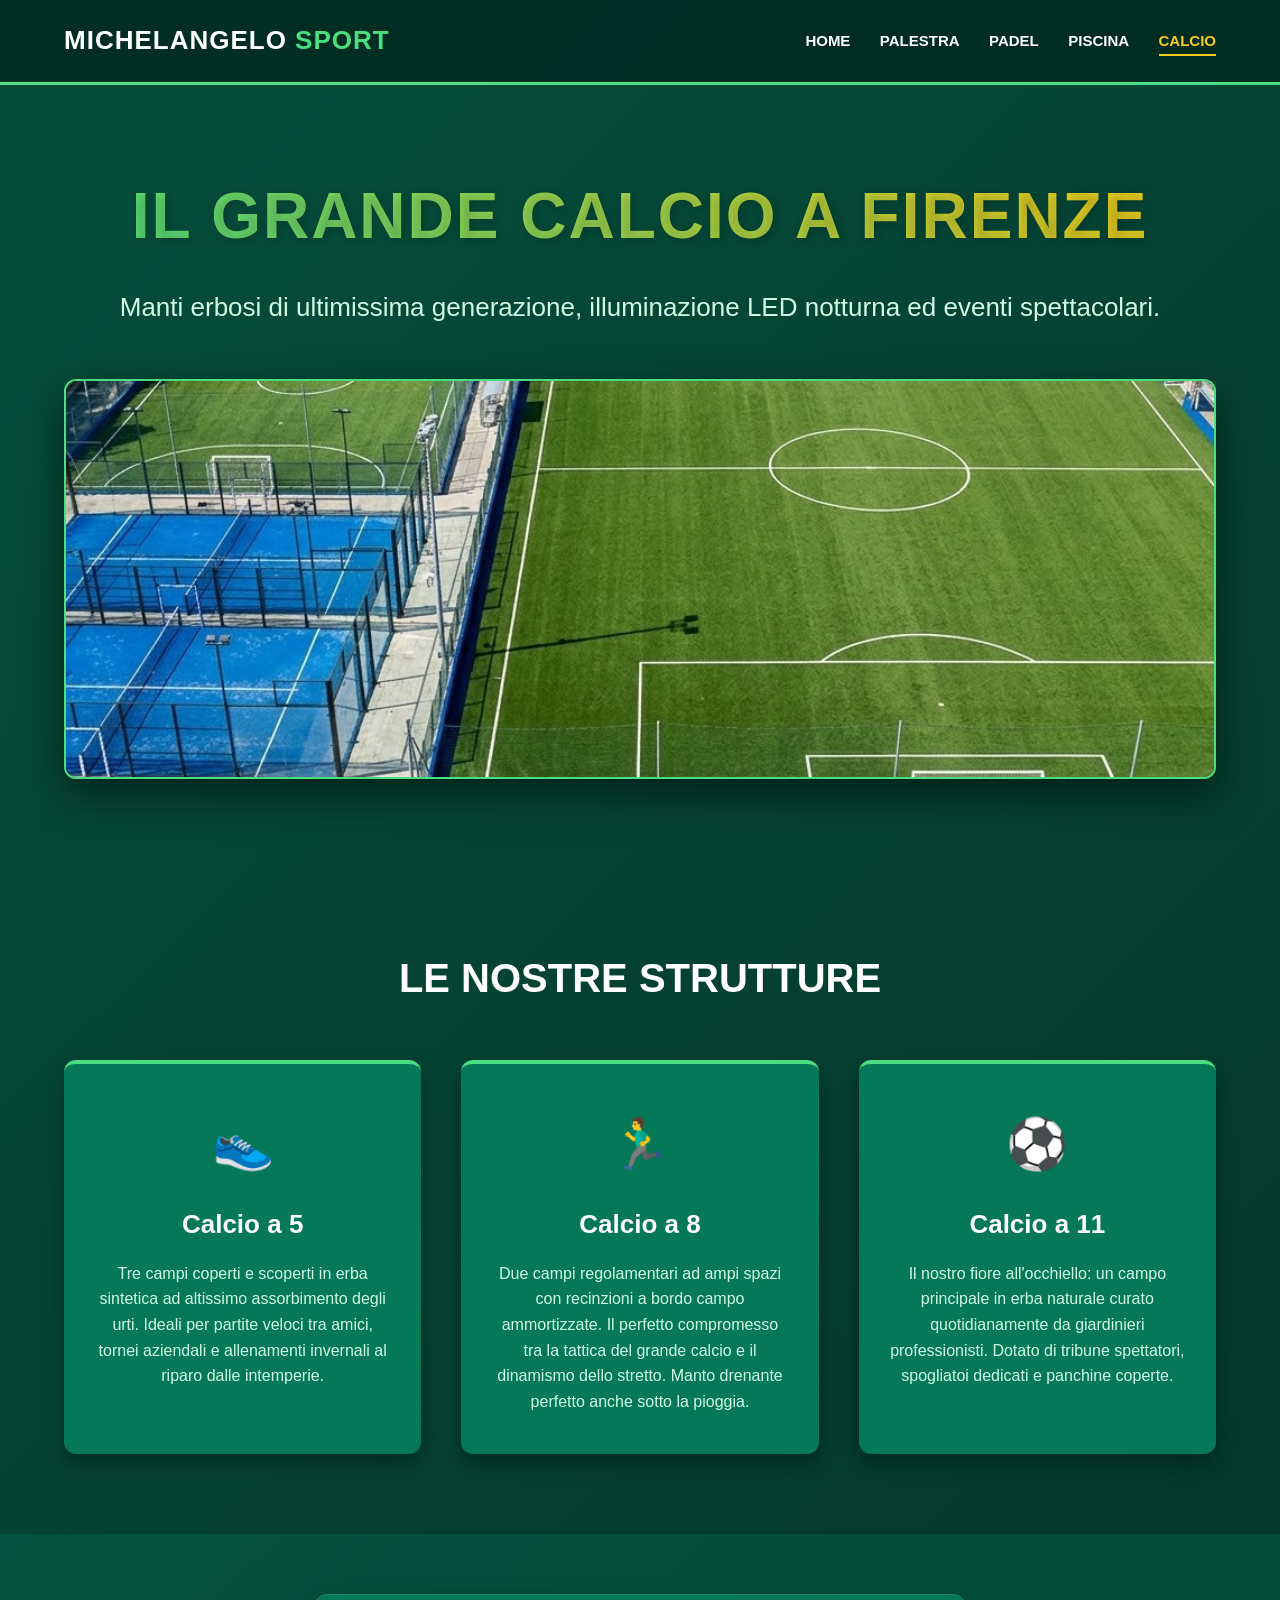
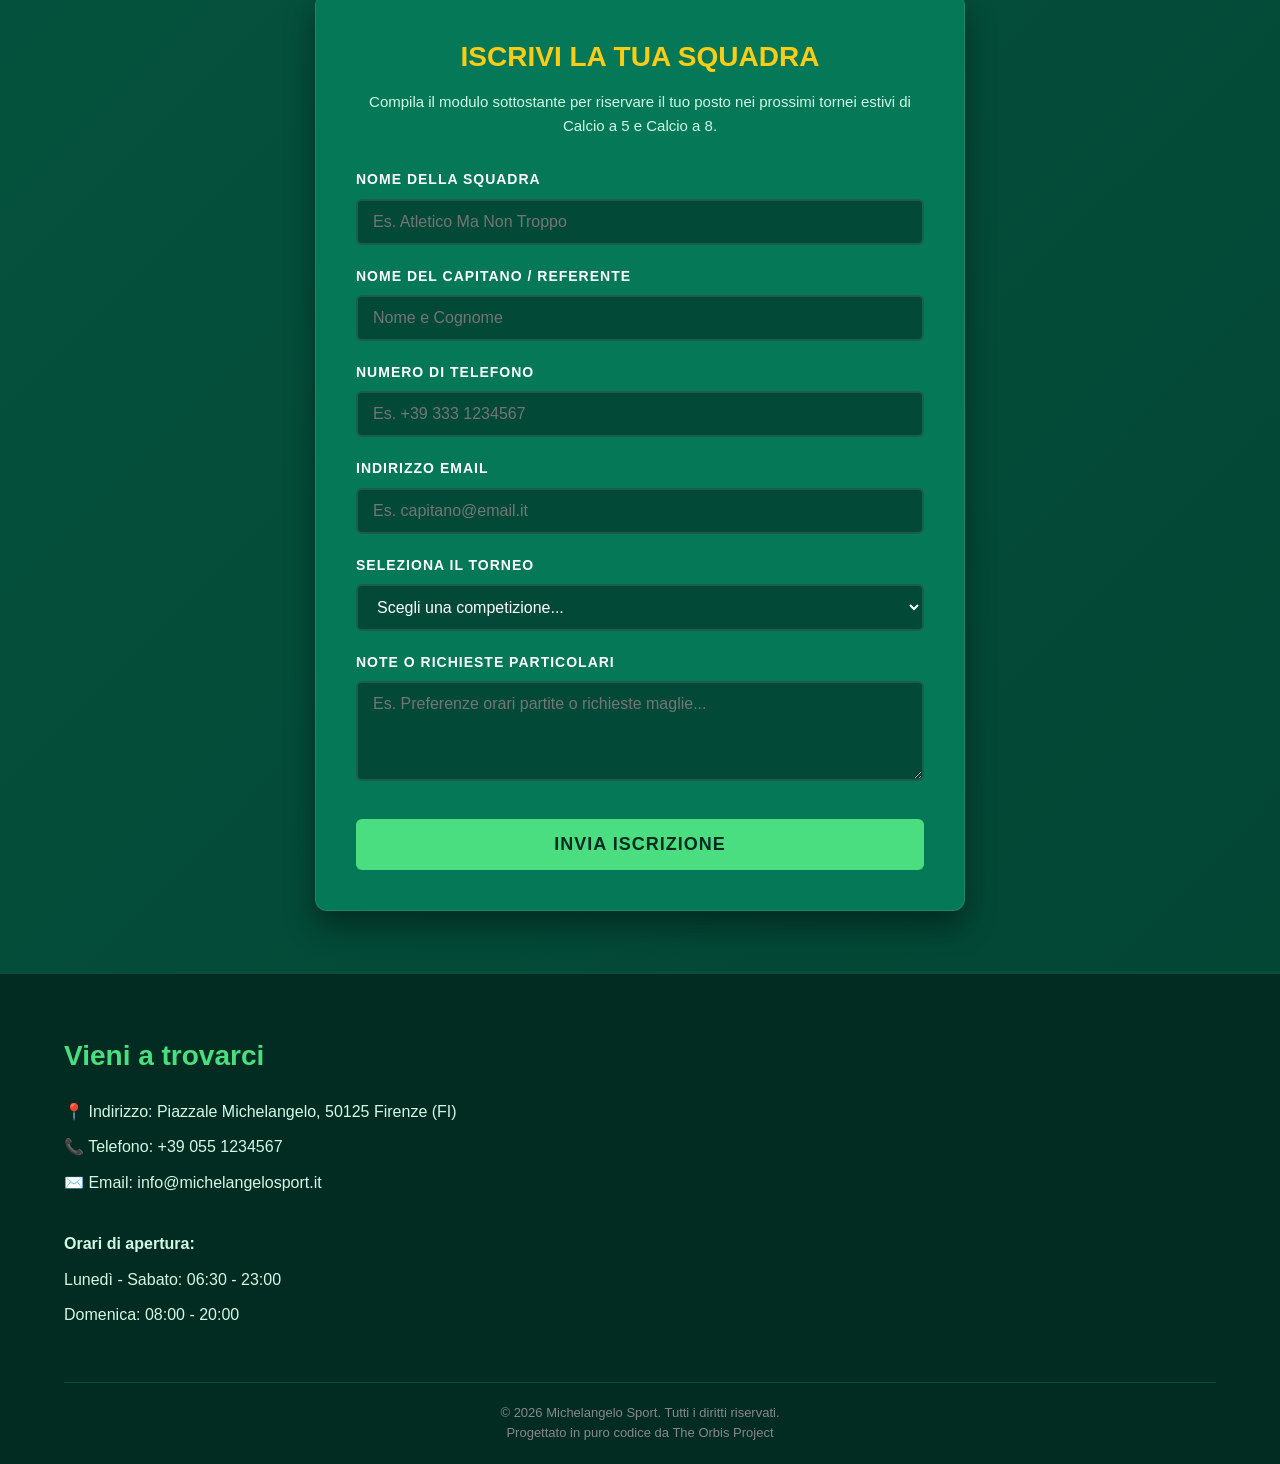
==== calcio.html @ c2c84d3e "Create calcio.html" ====
<!DOCTYPE html>
<html lang="it">
<head>
    <meta charset="UTF-8">
    <meta name="viewport" content="width=device-width, initial-scale=1.0">
    <title>Campi da Calcio | Centro Sportivo Michelangelo</title>
    <style>
        /* === INTESTAZIONE E STILE IDENTICI ALLA HOME === */
        :root {
            --primary-color: #4ade80; 
            --accent-color: #facc15; 
            --dark-bg: #064e3b; 
            --card-bg: #047857; 
            --text-light: #ffffff; 
            --text-muted: #d1fae5; 
        }
        
        * { box-sizing: border-box; margin: 0; padding: 0; }
        
        body {
            font-family: 'Segoe UI', Tahoma, Geneva, Verdana, sans-serif;
            background: linear-gradient(135deg, var(--dark-bg) 0%, #022c22 100%);
            color: var(--text-light);
            line-height: 1.6;
            overflow-x: hidden;
        }

        a { text-decoration: none; color: inherit; }

        /* HEADER E NAVIGAZIONE */
        header {
            background-color: rgba(2, 44, 34, 0.95);
            color: white;
            padding: 20px 5%;
            display: flex;
            justify-content: space-between;
            align-items: center;
            position: sticky;
            top: 0;
            z-index: 1000;
            border-bottom: 3px solid var(--primary-color);
        }

        .logo { font-size: 26px; font-weight: 900; letter-spacing: 1px; }
        .logo span { color: var(--primary-color); }

        nav a {
            color: white; margin-left: 25px; font-weight: 600;
            font-size: 15px; text-transform: uppercase; transition: color 0.3s ease;
        }
        nav a:hover { color: var(--accent-color); }
        nav a.active { color: var(--accent-color); border-bottom: 2px solid var(--accent-color); padding-bottom: 5px; }

        /* HERO SECTION CALCIO */
        .hero { padding: 80px 5%; text-align: center; }
        
        .hero h1 {
            font-size: 64px; margin-bottom: 20px; text-transform: uppercase; letter-spacing: 2px;
            background: -webkit-linear-gradient(45deg, var(--primary-color), var(--accent-color));
            -webkit-background-clip: text; -webkit-text-fill-color: transparent;
            text-shadow: 2px 2px 10px rgba(0,0,0,0.2);
        }
        .hero p { font-size: 26px; color: var(--text-muted); margin-bottom: 50px; font-weight: 500; }
        
        .hero-image {
            width: 100%; height: 400px; object-fit: cover; border-radius: 12px;
            box-shadow: 0 15px 40px rgba(0, 0, 0, 0.5); border: 2px solid var(--primary-color);
        }

        /* SEZIONE OPZIONI CAMPI */
        .fields-section { padding: 80px 5%; }
        .section-title { text-align: center; font-size: 40px; margin-bottom: 50px; text-transform: uppercase; }
        
        .grid-container {
            display: grid; grid-template-columns: repeat(auto-fit, minmax(280px, 1fr)); gap: 40px;
        }

        .field-card {
            background-color: var(--card-bg); padding: 40px 30px; border-radius: 12px;
            text-align: center; box-shadow: 0 10px 20px rgba(0,0,0,0.3);
            border-top: 4px solid var(--primary-color);
        }
        .field-card h3 { font-size: 26px; margin-bottom: 15px; color: white; }
        .field-card p { font-size: 16px; color: var(--text-muted); }
        .field-card .icon { font-size: 50px; margin-bottom: 20px; }

        /* SEZIONE FORM TORNEI */
        .tournament-section { padding: 60px 5%; background-color: rgba(4, 120, 87, 0.3); }
        .form-container {
            max-width: 650px; margin: 0 auto; background-color: var(--card-bg);
            border-radius: 12px; padding: 40px; box-shadow: 0 15px 30px rgba(0,0,0,0.4);
            border: 1px solid rgba(255,255,255,0.1);
        }
        .form-container h3 { font-size: 28px; text-align: center; margin-bottom: 10px; color: var(--accent-color); text-transform: uppercase; }
        .form-container p { text-align: center; color: var(--text-muted); margin-bottom: 30px; font-size: 15px; }
        
        .form-group { margin-bottom: 20px; }
        .form-group label { display: block; font-size: 14px; font-weight: 600; margin-bottom: 8px; text-transform: uppercase; letter-spacing: 1px; }
        
        /* Stile degli input dentro il form */
        .form-group input, .form-group select, .form-group textarea {
            width: 100%; padding: 12px 15px; background-color: rgba(2, 44, 34, 0.6);
            border: 2px solid rgba(255,255,255,0.1); border-radius: 6px;
            color: white; font-size: 16px; font-family: inherit; transition: border-color 0.3s;
        }
        .form-group input:focus, .form-group select:focus, .form-group textarea:focus {
            outline: none; border-color: var(--primary-color);
        }
        
        /* Opzioni del menu a tendina scure */
        .form-group select option { background-color: #047857; color: white; }
        
        .submit-btn {
            width: 100%; padding: 15px; background-color: var(--primary-color);
            border: none; border-radius: 6px; color: #022c22; font-size: 18px;
            font-weight: 700; text-transform: uppercase; letter-spacing: 1px;
            cursor: pointer; transition: background-color 0.3s, transform 0.2s;
            margin-top: 10px;
        }
        .submit-btn:hover { background-color: #22c55e; transform: translateY(-2px); }

        /* FOOTER */
        footer {
            background-color: #022c22; color: white; padding: 60px 5% 20px 5%; border-top: 3px solid #064e3b;
        }
        .footer-content { display: flex; flex-wrap: wrap; gap: 40px; justify-content: space-between; margin-bottom: 40px; }
        .contact-info { flex: 1; min-width: 300px; }
        .contact-info h2 { font-size: 28px; color: var(--primary-color); margin-bottom: 20px; }
        .contact-info p { margin-bottom: 10px; font-size: 16px; color: var(--text-muted); }
        .map-box { flex: 1; min-width: 300px; }
        .map-box iframe { width: 100%; height: 300px; border: none; border-radius: 12px; opacity: 0.9; }
        .orbis-credit { text-align: center; padding-top: 20px; border-top: 1px solid #064e3b; font-size: 13px; color: #888; }

        /* RESPONSIVE MOBILE */
        @media (max-width: 768px) {
            header { flex-direction: column; padding: 15px 5%; text-align: center; }
            .logo { margin-bottom: 15px; font-size: 24px; }
            nav { display: flex; flex-wrap: wrap; justify-content: center; gap: 15px; }
            nav a { margin-left: 0; font-size: 13px; }
            .hero { padding: 40px 5%; }
            .hero h1 { font-size: 34px; }
            .hero p { font-size: 18px; margin-bottom: 30px; }
            .hero-image { height: 250px; }
            .section-title { font-size: 30px; margin-bottom: 30px; }
            .form-container { padding: 25px 20px; }
            .footer-content { flex-direction: column; text-align: center; }
            .contact-info, .map-box { min-width: 100%; }
        }
    </style>
</head>
<body>

    <header>
        <div class="logo">MICHELANGELO <span>SPORT</span></div>
        <nav>
            <a href="index.html">Home</a>
            <a href="palestra.html">Palestra</a>
            <a href="padel.html">Padel</a>
            <a href="piscina.html">Piscina</a>
            <a href="calcio.html" class="active">Calcio</a>
        </nav>
    </header>

    <section class="hero">
        <h1>Il Grande Calcio a Firenze</h1>
        <p>Manti erbosi di ultimissima generazione, illuminazione LED notturna ed eventi spettacolari.</p>
        <img src="img/calcio-principale.jpg" alt="Campi da Calcio Michelangelo" class="hero-image">
    </section>

    <section class="fields-section">
        <h2 class="section-title">Le Nostre Strutture</h2>
        <div class="grid-container">
            
            <div class="field-card">
                <div class="icon">👟</div>
                <h3>Calcio a 5</h3>
                <p>Tre campi coperti e scoperti in erba sintetica ad altissimo assorbimento degli urti. Ideali per partite veloci tra amici, tornei aziendali e allenamenti invernali al riparo dalle intemperie.</p>
            </div>

            <div class="field-card">
                <div class="icon">🏃‍♂️</div>
                <h3>Calcio a 8</h3>
                <p>Due campi regolamentari ad ampi spazi con recinzioni a bordo campo ammortizzate. Il perfetto compromesso tra la tattica del grande calcio e il dinamismo dello stretto. Manto drenante perfetto anche sotto la pioggia.</p>
            </div>

            <div class="field-card">
                <div class="icon">⚽</div>
                <h3>Calcio a 11</h3>
                <p>Il nostro fiore all'occhiello: un campo principale in erba naturale curato quotidianamente da giardinieri professionisti. Dotato di tribune spettatori, spogliatoi dedicati e panchine coperte.</p>
            </div>

        </div>
    </section>

    <section class="tournament-section">
        <div class="form-container">
            <h3>Iscrivi la tua Squadra</h3>
            <p>Compila il modulo sottostante per riservare il tuo posto nei prossimi tornei estivi di Calcio a 5 e Calcio a 8.</p>
            
            <form onsubmit="event.preventDefault(); alert('Iscrizione inviata con successo! (Simulazione Orbis Project)');">
                <div class="form-group">
                    <label for="team-name">Nome della Squadra</label>
                    <input type="text" id="team-name" placeholder="Es. Atletico Ma Non Troppo" required>
                </div>

                <div class="form-group">
                    <label for="captain">Nome del Capitano / Referente</label>
                    <input type="text" id="captain" placeholder="Nome e Cognome" required>
                </div>

                <div class="form-group">
                    <label for="phone">Numero di Telefono</label>
                    <input type="tel" id="phone" placeholder="Es. +39 333 1234567" required>
                </div>

                <div class="form-group">
                    <label for="email">Indirizzo Email</label>
                    <input type="email" id="email" placeholder="Es. capitano@email.it" required>
                </div>

                <div class="form-group">
                    <label for="tournament-type">Seleziona il Torneo</label>
                    <select id="tournament-type" required>
                        <option value="" disabled selected>Scegli una competizione...</option>
                        <option value="c5">Torneo Estivo Calcio a 5 (Inizio 15 Luglio)</option>
                        <option value="c8">Campionato Apertura Calcio a 8 (Inizio 20 Luglio)</option>
                    </select>
                </div>

                <div class="form-group">
                    <label for="notes">Note o Richieste Particolari</label>
                    <textarea id="notes" rows="4" placeholder="Es. Preferenze orari partite o richieste maglie..."></textarea>
                </div>

                <button type="submit" class="submit-btn">Invia Iscrizione</button>
            </form>
        </div>
    </section>

    <footer>
        <div class="footer-content">
            <div class="contact-info">
                <h2>Vieni a trovarci</h2>
                <p>📍 Indirizzo: Piazzale Michelangelo, 50125 Firenze (FI)</p>
                <p>📞 Telefono: +39 055 1234567</p>
                <p>✉️ Email: info@michelangelosport.it</p>
                <br>
                <p><strong>Orari di apertura:</strong></p>
                <p>Lunedì - Sabato: 06:30 - 23:00</p>
                <p>Domenica: 08:00 - 20:00</p>
            </div>
            <div class="map-box">
                <iframe src="https://www.google.com/maps/embed?pb=!1m18!1m12!1m3!1d2881.564478144087!2d11.262529815494236!3d43.76295597911762!2m3!1f0!2f0!3f0!3m2!1i1024!2i768!4f13.1!3m3!1m2!1s0x132a54054a3dc4fb%3A0xb3fc4902dcfe8650!2sPiazzale%20Michelangelo!5e0!3m2!1sit!2sit!4v1689255000000!5m2!1sit!2sit" allowfullscreen="" loading="lazy" referrerpolicy="no-referrer-when-downgrade"></iframe>
            </div>
        </div>
        <div class="orbis-credit">
            © 2026 Michelangelo Sport. Tutti i diritti riservati.<br>
            Progettato in puro codice da The Orbis Project
        </div>
    </footer>

</body>
</html>
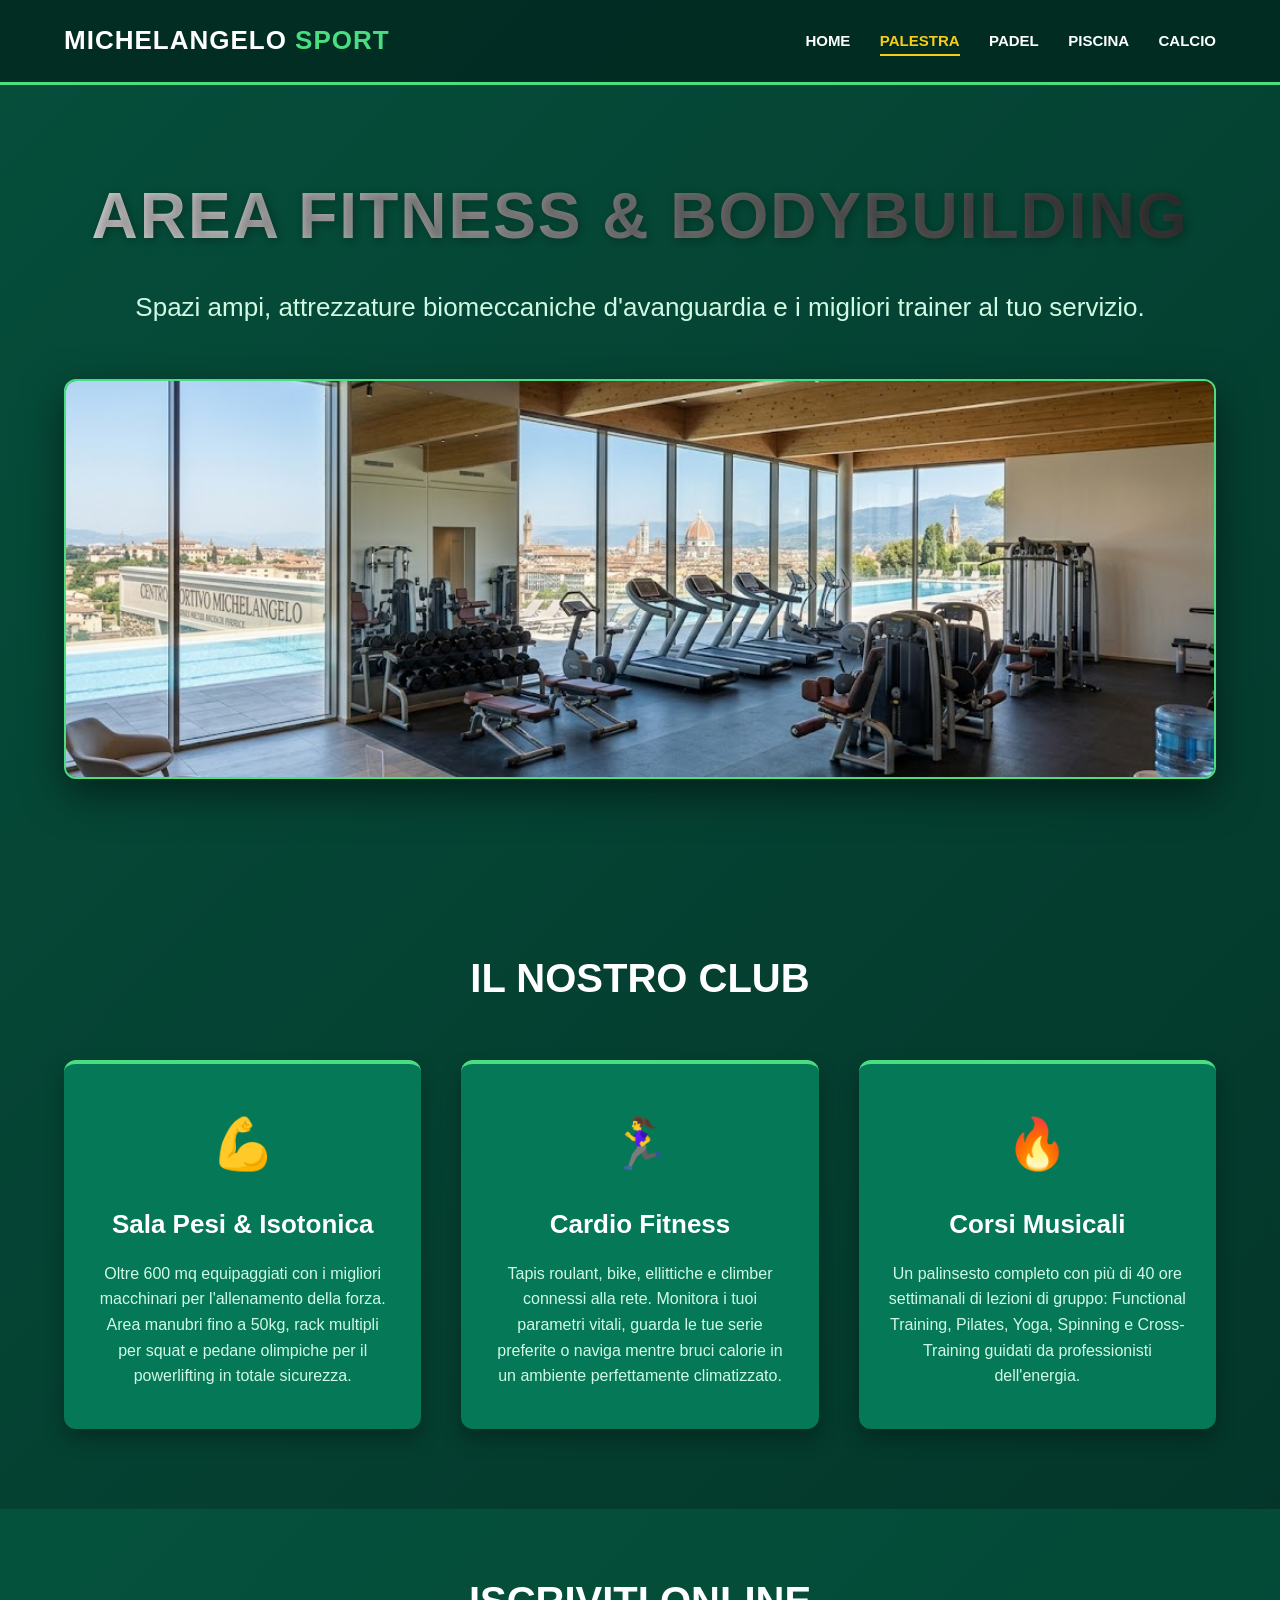
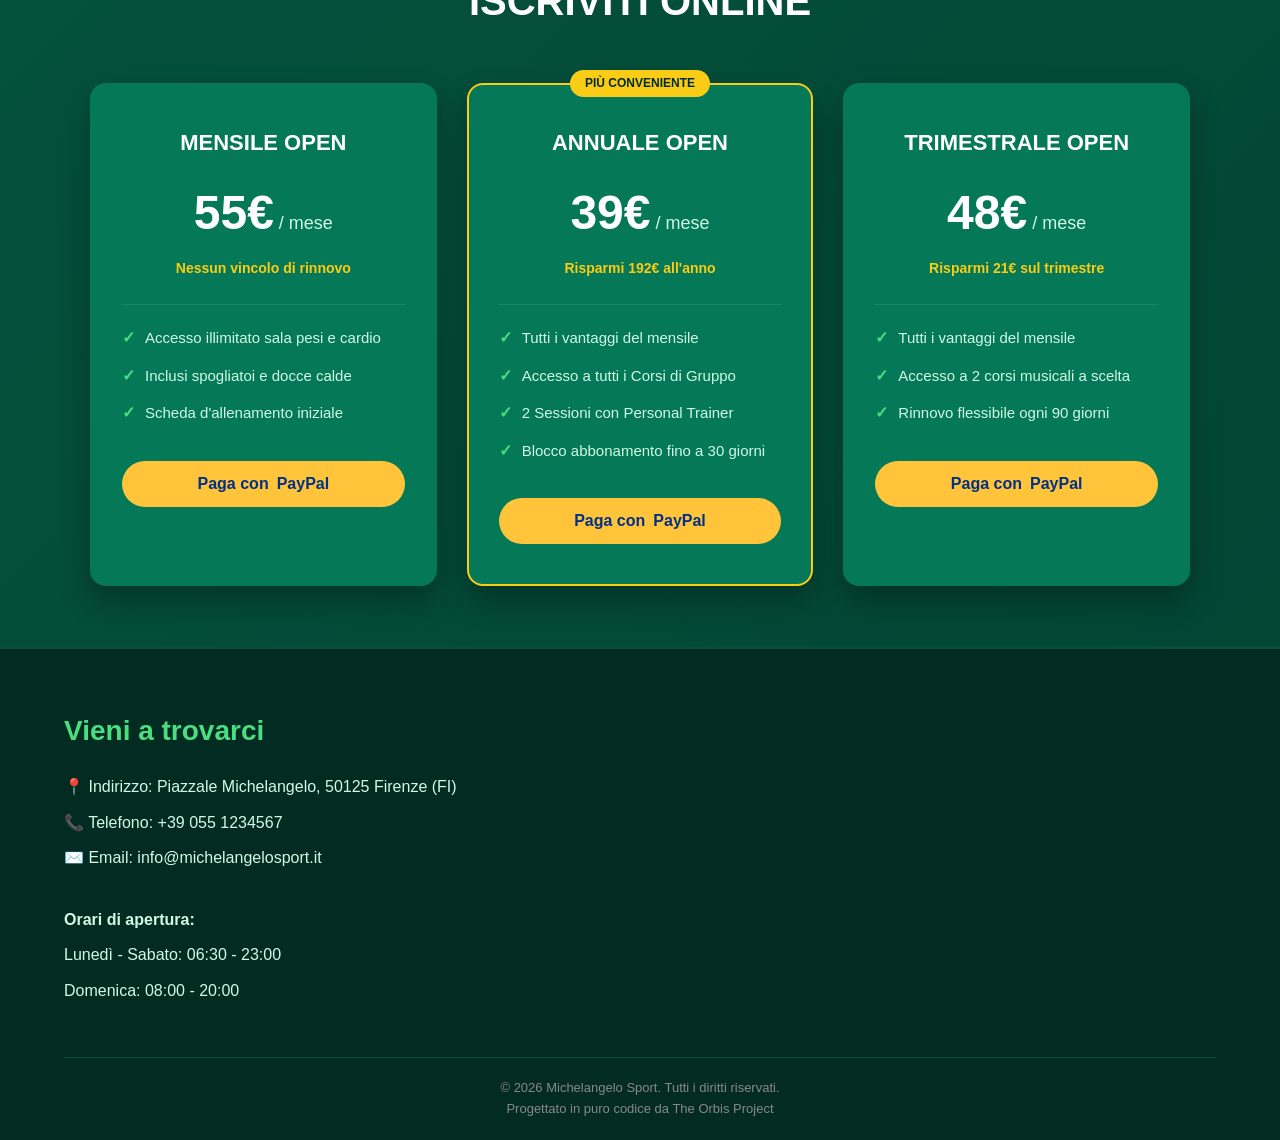
==== commit 789d214a: "Update calcio.html" ====
--- a/calcio.html
+++ b/calcio.html
@@ -3,7 +3,7 @@
 <head>
     <meta charset="UTF-8">
     <meta name="viewport" content="width=device-width, initial-scale=1.0">
-    <title>Campi da Calcio | Centro Sportivo Michelangelo</title>
+    <title>Palestra & Fitness | Centro Sportivo Michelangelo</title>
     <style>
         /* === INTESTAZIONE E STILE IDENTICI ALLA HOME === */
         :root {
@@ -13,6 +13,7 @@
             --card-bg: #047857; 
             --text-light: #ffffff; 
             --text-muted: #d1fae5; 
+            --paypal-color: #ffc439; /* Giallo ufficiale PayPal per il bottone */
         }
         
         * { box-sizing: border-box; margin: 0; padding: 0; }
@@ -51,14 +52,15 @@
         nav a:hover { color: var(--accent-color); }
         nav a.active { color: var(--accent-color); border-bottom: 2px solid var(--accent-color); padding-bottom: 5px; }
 
-        /* HERO SECTION CALCIO */
+        /* HERO SECTION PALESTRA */
         .hero { padding: 80px 5%; text-align: center; }
         
         .hero h1 {
             font-size: 64px; margin-bottom: 20px; text-transform: uppercase; letter-spacing: 2px;
-            background: -webkit-linear-gradient(45deg, var(--primary-color), var(--accent-color));
+            /* Modifica: Gradiente metallico che ricorda la ghisa e l'acciaio degli attrezzi */
+            background: -webkit-linear-gradient(45deg, #e0e0e0, #7a7a7a, #2b2b2b);
             -webkit-background-clip: text; -webkit-text-fill-color: transparent;
-            text-shadow: 2px 2px 10px rgba(0,0,0,0.2);
+            text-shadow: 2px 2px 10px rgba(0,0,0,0.3);
         }
         .hero p { font-size: 26px; color: var(--text-muted); margin-bottom: 50px; font-weight: 500; }
         
@@ -67,57 +69,65 @@
             box-shadow: 0 15px 40px rgba(0, 0, 0, 0.5); border: 2px solid var(--primary-color);
         }
 
-        /* SEZIONE OPZIONI CAMPI */
-        .fields-section { padding: 80px 5%; }
+        /* SEZIONE DETTAGLI PALESTRA */
+        .gym-details { padding: 80px 5%; }
         .section-title { text-align: center; font-size: 40px; margin-bottom: 50px; text-transform: uppercase; }
         
         .grid-container {
             display: grid; grid-template-columns: repeat(auto-fit, minmax(280px, 1fr)); gap: 40px;
         }
 
-        .field-card {
+        .detail-card {
             background-color: var(--card-bg); padding: 40px 30px; border-radius: 12px;
             text-align: center; box-shadow: 0 10px 20px rgba(0,0,0,0.3);
             border-top: 4px solid var(--primary-color);
         }
-        .field-card h3 { font-size: 26px; margin-bottom: 15px; color: white; }
-        .field-card p { font-size: 16px; color: var(--text-muted); }
-        .field-card .icon { font-size: 50px; margin-bottom: 20px; }
-
-        /* SEZIONE FORM TORNEI */
-        .tournament-section { padding: 60px 5%; background-color: rgba(4, 120, 87, 0.3); }
-        .form-container {
-            max-width: 650px; margin: 0 auto; background-color: var(--card-bg);
-            border-radius: 12px; padding: 40px; box-shadow: 0 15px 30px rgba(0,0,0,0.4);
-            border: 1px solid rgba(255,255,255,0.1);
-        }
-        .form-container h3 { font-size: 28px; text-align: center; margin-bottom: 10px; color: var(--accent-color); text-transform: uppercase; }
-        .form-container p { text-align: center; color: var(--text-muted); margin-bottom: 30px; font-size: 15px; }
-        
-        .form-group { margin-bottom: 20px; }
-        .form-group label { display: block; font-size: 14px; font-weight: 600; margin-bottom: 8px; text-transform: uppercase; letter-spacing: 1px; }
-        
-        /* Stile degli input dentro il form */
-        .form-group input, .form-group select, .form-group textarea {
-            width: 100%; padding: 12px 15px; background-color: rgba(2, 44, 34, 0.6);
-            border: 2px solid rgba(255,255,255,0.1); border-radius: 6px;
-            color: white; font-size: 16px; font-family: inherit; transition: border-color 0.3s;
-        }
-        .form-group input:focus, .form-group select:focus, .form-group textarea:focus {
-            outline: none; border-color: var(--primary-color);
-        }
-        
-        /* Opzioni del menu a tendina scure */
-        .form-group select option { background-color: #047857; color: white; }
-        
-        .submit-btn {
-            width: 100%; padding: 15px; background-color: var(--primary-color);
-            border: none; border-radius: 6px; color: #022c22; font-size: 18px;
-            font-weight: 700; text-transform: uppercase; letter-spacing: 1px;
-            cursor: pointer; transition: background-color 0.3s, transform 0.2s;
-            margin-top: 10px;
-        }
-        .submit-btn:hover { background-color: #22c55e; transform: translateY(-2px); }
+        .detail-card h3 { font-size: 26px; margin-bottom: 15px; color: white; }
+        .detail-card p { font-size: 16px; color: var(--text-muted); }
+        .detail-card .icon { font-size: 50px; margin-bottom: 20px; }
+
+        /* SEZIONE LISTINO PREZZI E PAGAMENTI */
+        .pricing-section { padding: 60px 5%; background-color: rgba(4, 120, 87, 0.3); }
+        
+        .pricing-grid {
+            display: grid; grid-template-columns: repeat(auto-fit, minmax(280px, 1fr)); gap: 30px; max-width: 1100px; margin: 0 auto;
+        }
+        
+        .price-card {
+            background-color: var(--card-bg); border-radius: 16px; padding: 40px 30px;
+            text-align: center; box-shadow: 0 15px 30px rgba(0,0,0,0.3);
+            border: 2px solid transparent; position: relative; transition: transform 0.3s;
+        }
+        .price-card:hover { transform: translateY(-5px); }
+        
+        /* Evidenziazione per l'offerta Annuale (Marketing Strategico) */
+        .price-card.featured {
+            border-color: var(--accent-color);
+        }
+        .badge {
+            position: absolute; top: -15px; left: 50%; transform: translateX(-50%);
+            background-color: var(--accent-color); color: #022c22; padding: 4px 15px;
+            border-radius: 20px; font-size: 12px; font-weight: 700; text-transform: uppercase;
+        }
+        
+        .plan-name { font-size: 22px; font-weight: 700; text-transform: uppercase; margin-bottom: 15px; color: white; }
+        .plan-price { font-size: 48px; font-weight: 900; color: white; margin-bottom: 5px; }
+        .plan-price span { font-size: 18px; font-weight: 500; color: var(--text-muted); }
+        .plan-savings { font-size: 14px; color: var(--accent-color); font-weight: 600; margin-bottom: 25px; min-height: 20px; }
+        
+        .plan-features { list-style: none; margin-bottom: 35px; text-align: left; border-top: 1px solid rgba(255,255,255,0.1); padding-top: 20px; }
+        .plan-features li { margin-bottom: 12px; font-size: 15px; color: var(--text-muted); display: flex; align-items: center; }
+        .plan-features li::before { content: "✓"; color: var(--primary-color); font-weight: bold; margin-right: 10px; font-size: 16px; }
+        
+        /* Bottone in stile PayPal */
+        .pay-btn {
+            width: 100%; padding: 14px; background-color: var(--paypal-color);
+            border: none; border-radius: 30px; color: #003087; font-size: 16px;
+            font-weight: 700; cursor: pointer; display: flex; align-items: center; justify-content: center;
+            gap: 8px; transition: background-color 0.3s, transform 0.1s;
+        }
+        .pay-btn:hover { background-color: #f4b41a; transform: scale(1.02); }
+        .pay-btn img { height: 20px; }
 
         /* FOOTER */
         footer {
@@ -142,7 +152,6 @@
             .hero p { font-size: 18px; margin-bottom: 30px; }
             .hero-image { height: 250px; }
             .section-title { font-size: 30px; margin-bottom: 30px; }
-            .form-container { padding: 25px 20px; }
             .footer-content { flex-direction: column; text-align: center; }
             .contact-info, .map-box { min-width: 100%; }
         }
@@ -150,93 +159,107 @@
 </head>
 <body>
 
+    <!-- NAVIGAZIONE -->
     <header>
         <div class="logo">MICHELANGELO <span>SPORT</span></div>
         <nav>
             <a href="index.html">Home</a>
-            <a href="palestra.html">Palestra</a>
+            <a href="palestra.html" class="active">Palestra</a>
             <a href="padel.html">Padel</a>
             <a href="piscina.html">Piscina</a>
-            <a href="calcio.html" class="active">Calcio</a>
+            <a href="calcio.html">Calcio</a>
         </nav>
     </header>
 
+    <!-- SEZIONE HERO PALESTRA -->
     <section class="hero">
-        <h1>Il Grande Calcio a Firenze</h1>
-        <p>Manti erbosi di ultimissima generazione, illuminazione LED notturna ed eventi spettacolari.</p>
-        <img src="img/calcio-principale.jpg" alt="Campi da Calcio Michelangelo" class="hero-image">
+        <h1>Area Fitness & Bodybuilding</h1>
+        <p>Spazi ampi, attrezzature biomeccaniche d'avanguardia e i migliori trainer al tuo servizio.</p>
+        <img src="img/palestra-principale.jpg" alt="Palestra Centro Sportivo" class="hero-image">
     </section>
 
-    <section class="fields-section">
-        <h2 class="section-title">Le Nostre Strutture</h2>
+    <!-- LE CARATTERISTICHE DELLA PALESTRA -->
+    <section class="gym-details">
+        <h2 class="section-title">Il Nostro Club</h2>
         <div class="grid-container">
             
-            <div class="field-card">
-                <div class="icon">👟</div>
-                <h3>Calcio a 5</h3>
-                <p>Tre campi coperti e scoperti in erba sintetica ad altissimo assorbimento degli urti. Ideali per partite veloci tra amici, tornei aziendali e allenamenti invernali al riparo dalle intemperie.</p>
-            </div>
-
-            <div class="field-card">
-                <div class="icon">🏃‍♂️</div>
-                <h3>Calcio a 8</h3>
-                <p>Due campi regolamentari ad ampi spazi con recinzioni a bordo campo ammortizzate. Il perfetto compromesso tra la tattica del grande calcio e il dinamismo dello stretto. Manto drenante perfetto anche sotto la pioggia.</p>
-            </div>
-
-            <div class="field-card">
-                <div class="icon">⚽</div>
-                <h3>Calcio a 11</h3>
-                <p>Il nostro fiore all'occhiello: un campo principale in erba naturale curato quotidianamente da giardinieri professionisti. Dotato di tribune spettatori, spogliatoi dedicati e panchine coperte.</p>
+            <div class="detail-card">
+                <div class="icon">💪</div>
+                <h3>Sala Pesi & Isotonica</h3>
+                <p>Oltre 600 mq equipaggiati con i migliori macchinari per l'allenamento della forza. Area manubri fino a 50kg, rack multipli per squat e pedane olimpiche per il powerlifting in totale sicurezza.</p>
+            </div>
+
+            <div class="detail-card">
+                <div class="icon">🏃‍♀️</div>
+                <h3>Cardio Fitness</h3>
+                <p>Tapis roulant, bike, ellittiche e climber connessi alla rete. Monitora i tuoi parametri vitali, guarda le tue serie preferite o naviga mentre bruci calorie in un ambiente perfettamente climatizzato.</p>
+            </div>
+
+            <div class="detail-card">
+                <div class="icon">🔥</div>
+                <h3>Corsi Musicali</h3>
+                <p>Un palinsesto completo con più di 40 ore settimanali di lezioni di gruppo: Functional Training, Pilates, Yoga, Spinning e Cross-Training guidati da professionisti dell'energia.</p>
             </div>
 
         </div>
     </section>
 
-    <section class="tournament-section">
-        <div class="form-container">
-            <h3>Iscrivi la tua Squadra</h3>
-            <p>Compila il modulo sottostante per riservare il tuo posto nei prossimi tornei estivi di Calcio a 5 e Calcio a 8.</p>
+    <!-- SEZIONE ABBONAMENTI CON FINTO CHECKOUT PAYPAL -->
+    <section class="pricing-section">
+        <h2 class="section-title">Iscriviti Online</h2>
+        <div class="pricing-grid">
             
-            <form onsubmit="event.preventDefault(); alert('Iscrizione inviata con successo! (Simulazione Orbis Project)');">
-                <div class="form-group">
-                    <label for="team-name">Nome della Squadra</label>
-                    <input type="text" id="team-name" placeholder="Es. Atletico Ma Non Troppo" required>
-                </div>
-
-                <div class="form-group">
-                    <label for="captain">Nome del Capitano / Referente</label>
-                    <input type="text" id="captain" placeholder="Nome e Cognome" required>
-                </div>
-
-                <div class="form-group">
-                    <label for="phone">Numero di Telefono</label>
-                    <input type="tel" id="phone" placeholder="Es. +39 333 1234567" required>
-                </div>
-
-                <div class="form-group">
-                    <label for="email">Indirizzo Email</label>
-                    <input type="email" id="email" placeholder="Es. capitano@email.it" required>
-                </div>
-
-                <div class="form-group">
-                    <label for="tournament-type">Seleziona il Torneo</label>
-                    <select id="tournament-type" required>
-                        <option value="" disabled selected>Scegli una competizione...</option>
-                        <option value="c5">Torneo Estivo Calcio a 5 (Inizio 15 Luglio)</option>
-                        <option value="c8">Campionato Apertura Calcio a 8 (Inizio 20 Luglio)</option>
-                    </select>
-                </div>
-
-                <div class="form-group">
-                    <label for="notes">Note o Richieste Particolari</label>
-                    <textarea id="notes" rows="4" placeholder="Es. Preferenze orari partite o richieste maglie..."></textarea>
-                </div>
-
-                <button type="submit" class="submit-btn">Invia Iscrizione</button>
-            </form>
+            <!-- Abbonamento Mensile -->
+            <div class="price-card">
+                <div class="plan-name">Mensile Open</div>
+                <div class="plan-price">55€<span> / mese</span></div>
+                <div class="plan-savings">Nessun vincolo di rinnovo</div>
+                <ul class="plan-features">
+                    <li>Accesso illimitato sala pesi e cardio</li>
+                    <li>Inclusi spogliatoi e docce calde</li>
+                    <li>Scheda d'allenamento iniziale</li>
+                </ul>
+                <button class="pay-btn" onclick="event.preventDefault(); alert('Reindirizzamento simulato al gateway di pagamento sicuro PayPal per la tariffa MENSILE (55.00€).');">
+                    <span>Paga con</span> <strong>PayPal</strong>
+                </button>
+            </div>
+
+            <!-- Abbonamento Annuale (Featured) -->
+            <div class="price-card featured">
+                <div class="badge">Più Conveniente</div>
+                <div class="plan-name">Annuale Open</div>
+                <div class="plan-price">39€<span> / mese</span></div>
+                <div class="plan-savings">Risparmi 192€ all'anno</div>
+                <ul class="plan-features">
+                    <li>Tutti i vantaggi del mensile</li>
+                    <li>Accesso a tutti i Corsi di Gruppo</li>
+                    <li>2 Sessioni con Personal Trainer</li>
+                    <li>Blocco abbonamento fino a 30 giorni</li>
+                </ul>
+                <button class="pay-btn" onclick="event.preventDefault(); alert('Reindirizzamento simulato al gateway di pagamento sicuro PayPal per la tariffa ANNUALE (468.00€ in soluzione unica).');">
+                    <span>Paga con</span> <strong>PayPal</strong>
+                </button>
+            </div>
+
+            <!-- Abbonamento Trimestrale -->
+            <div class="price-card">
+                <div class="plan-name">Trimestrale Open</div>
+                <div class="plan-price">48€<span> / mese</span></div>
+                <div class="plan-savings">Risparmi 21€ sul trimestre</div>
+                <ul class="plan-features">
+                    <li>Tutti i vantaggi del mensile</li>
+                    <li>Accesso a 2 corsi musicali a scelta</li>
+                    <li>Rinnovo flessibile ogni 90 giorni</li>
+                </ul>
+                <button class="pay-btn" onclick="event.preventDefault(); alert('Reindirizzamento simulato al gateway di pagamento sicuro PayPal per la tariffa TRIMESTRALE (144.00€).');">
+                    <span>Paga con</span> <strong>PayPal</strong>
+                </button>
+            </div>
+
         </div>
     </section>
 
+    <!-- FOOTER IDENTICO ALLA HOME -->
     <footer>
         <div class="footer-content">
             <div class="contact-info">
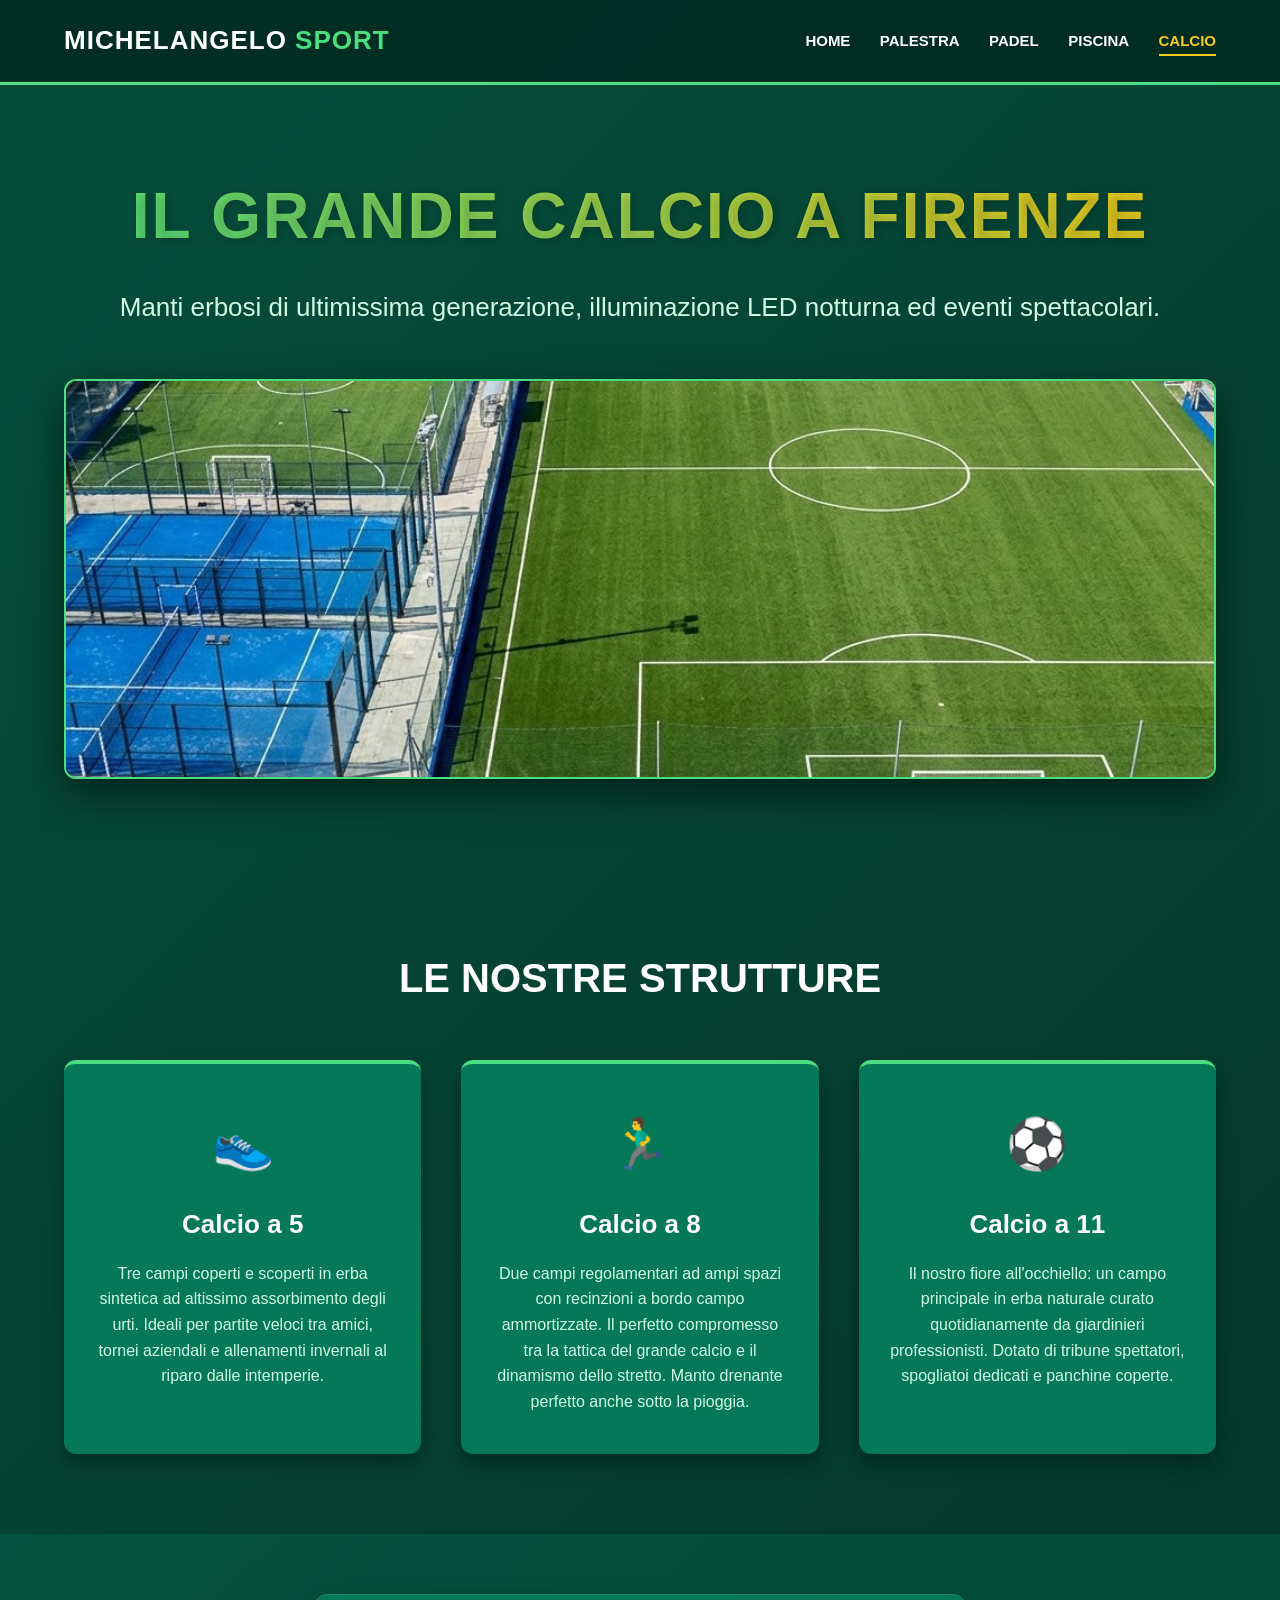
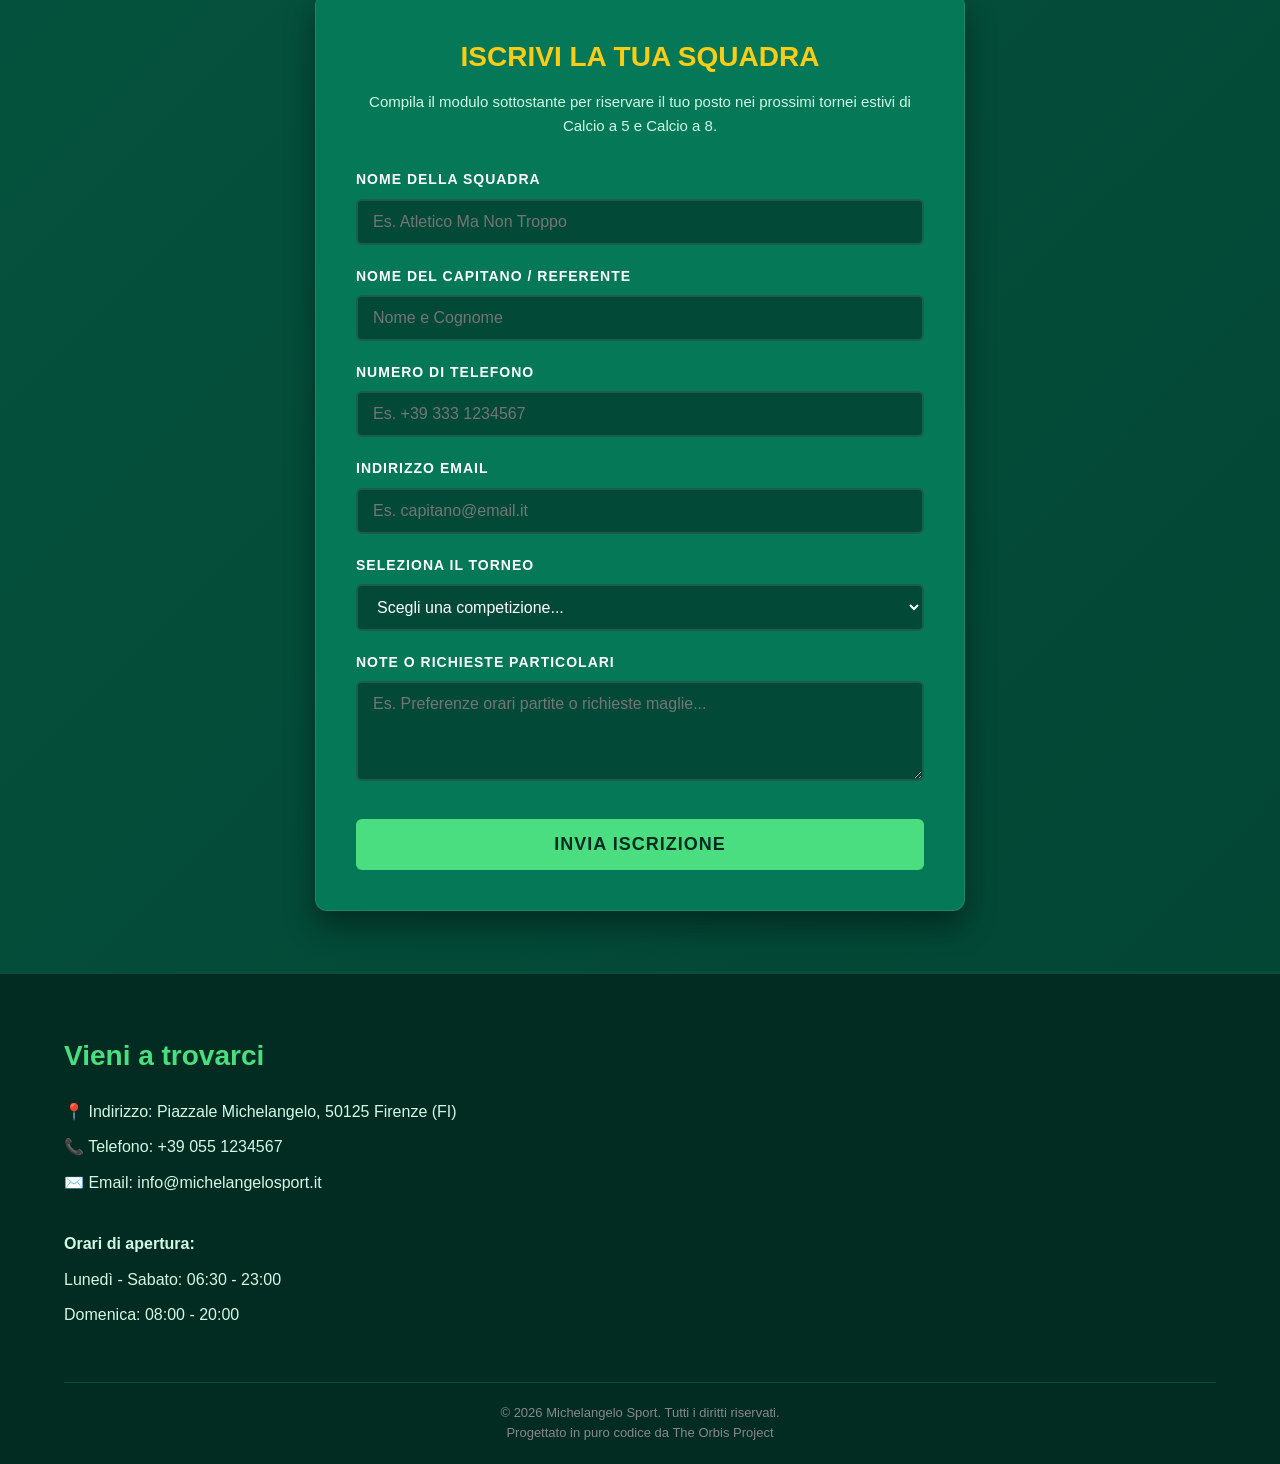
==== commit 05c2f8b5: "Update calcio.html" ====
--- a/calcio.html
+++ b/calcio.html
@@ -3,7 +3,7 @@
 <head>
     <meta charset="UTF-8">
     <meta name="viewport" content="width=device-width, initial-scale=1.0">
-    <title>Palestra & Fitness | Centro Sportivo Michelangelo</title>
+    <title>Campi da Calcio | Centro Sportivo Michelangelo</title>
     <style>
         /* === INTESTAZIONE E STILE IDENTICI ALLA HOME === */
         :root {
@@ -13,7 +13,6 @@
             --card-bg: #047857; 
             --text-light: #ffffff; 
             --text-muted: #d1fae5; 
-            --paypal-color: #ffc439; /* Giallo ufficiale PayPal per il bottone */
         }
         
         * { box-sizing: border-box; margin: 0; padding: 0; }
@@ -52,15 +51,14 @@
         nav a:hover { color: var(--accent-color); }
         nav a.active { color: var(--accent-color); border-bottom: 2px solid var(--accent-color); padding-bottom: 5px; }
 
-        /* HERO SECTION PALESTRA */
+        /* HERO SECTION CALCIO */
         .hero { padding: 80px 5%; text-align: center; }
         
         .hero h1 {
             font-size: 64px; margin-bottom: 20px; text-transform: uppercase; letter-spacing: 2px;
-            /* Modifica: Gradiente metallico che ricorda la ghisa e l'acciaio degli attrezzi */
-            background: -webkit-linear-gradient(45deg, #e0e0e0, #7a7a7a, #2b2b2b);
+            background: -webkit-linear-gradient(45deg, var(--primary-color), var(--accent-color));
             -webkit-background-clip: text; -webkit-text-fill-color: transparent;
-            text-shadow: 2px 2px 10px rgba(0,0,0,0.3);
+            text-shadow: 2px 2px 10px rgba(0,0,0,0.2);
         }
         .hero p { font-size: 26px; color: var(--text-muted); margin-bottom: 50px; font-weight: 500; }
         
@@ -69,65 +67,57 @@
             box-shadow: 0 15px 40px rgba(0, 0, 0, 0.5); border: 2px solid var(--primary-color);
         }
 
-        /* SEZIONE DETTAGLI PALESTRA */
-        .gym-details { padding: 80px 5%; }
+        /* SEZIONE OPZIONI CAMPI */
+        .fields-section { padding: 80px 5%; }
         .section-title { text-align: center; font-size: 40px; margin-bottom: 50px; text-transform: uppercase; }
         
         .grid-container {
             display: grid; grid-template-columns: repeat(auto-fit, minmax(280px, 1fr)); gap: 40px;
         }
 
-        .detail-card {
+        .field-card {
             background-color: var(--card-bg); padding: 40px 30px; border-radius: 12px;
             text-align: center; box-shadow: 0 10px 20px rgba(0,0,0,0.3);
             border-top: 4px solid var(--primary-color);
         }
-        .detail-card h3 { font-size: 26px; margin-bottom: 15px; color: white; }
-        .detail-card p { font-size: 16px; color: var(--text-muted); }
-        .detail-card .icon { font-size: 50px; margin-bottom: 20px; }
-
-        /* SEZIONE LISTINO PREZZI E PAGAMENTI */
-        .pricing-section { padding: 60px 5%; background-color: rgba(4, 120, 87, 0.3); }
-        
-        .pricing-grid {
-            display: grid; grid-template-columns: repeat(auto-fit, minmax(280px, 1fr)); gap: 30px; max-width: 1100px; margin: 0 auto;
-        }
-        
-        .price-card {
-            background-color: var(--card-bg); border-radius: 16px; padding: 40px 30px;
-            text-align: center; box-shadow: 0 15px 30px rgba(0,0,0,0.3);
-            border: 2px solid transparent; position: relative; transition: transform 0.3s;
-        }
-        .price-card:hover { transform: translateY(-5px); }
-        
-        /* Evidenziazione per l'offerta Annuale (Marketing Strategico) */
-        .price-card.featured {
-            border-color: var(--accent-color);
-        }
-        .badge {
-            position: absolute; top: -15px; left: 50%; transform: translateX(-50%);
-            background-color: var(--accent-color); color: #022c22; padding: 4px 15px;
-            border-radius: 20px; font-size: 12px; font-weight: 700; text-transform: uppercase;
-        }
-        
-        .plan-name { font-size: 22px; font-weight: 700; text-transform: uppercase; margin-bottom: 15px; color: white; }
-        .plan-price { font-size: 48px; font-weight: 900; color: white; margin-bottom: 5px; }
-        .plan-price span { font-size: 18px; font-weight: 500; color: var(--text-muted); }
-        .plan-savings { font-size: 14px; color: var(--accent-color); font-weight: 600; margin-bottom: 25px; min-height: 20px; }
-        
-        .plan-features { list-style: none; margin-bottom: 35px; text-align: left; border-top: 1px solid rgba(255,255,255,0.1); padding-top: 20px; }
-        .plan-features li { margin-bottom: 12px; font-size: 15px; color: var(--text-muted); display: flex; align-items: center; }
-        .plan-features li::before { content: "✓"; color: var(--primary-color); font-weight: bold; margin-right: 10px; font-size: 16px; }
-        
-        /* Bottone in stile PayPal */
-        .pay-btn {
-            width: 100%; padding: 14px; background-color: var(--paypal-color);
-            border: none; border-radius: 30px; color: #003087; font-size: 16px;
-            font-weight: 700; cursor: pointer; display: flex; align-items: center; justify-content: center;
-            gap: 8px; transition: background-color 0.3s, transform 0.1s;
-        }
-        .pay-btn:hover { background-color: #f4b41a; transform: scale(1.02); }
-        .pay-btn img { height: 20px; }
+        .field-card h3 { font-size: 26px; margin-bottom: 15px; color: white; }
+        .field-card p { font-size: 16px; color: var(--text-muted); }
+        .field-card .icon { font-size: 50px; margin-bottom: 20px; }
+
+        /* SEZIONE FORM TORNEI */
+        .tournament-section { padding: 60px 5%; background-color: rgba(4, 120, 87, 0.3); }
+        .form-container {
+            max-width: 650px; margin: 0 auto; background-color: var(--card-bg);
+            border-radius: 12px; padding: 40px; box-shadow: 0 15px 30px rgba(0,0,0,0.4);
+            border: 1px solid rgba(255,255,255,0.1);
+        }
+        .form-container h3 { font-size: 28px; text-align: center; margin-bottom: 10px; color: var(--accent-color); text-transform: uppercase; }
+        .form-container p { text-align: center; color: var(--text-muted); margin-bottom: 30px; font-size: 15px; }
+        
+        .form-group { margin-bottom: 20px; }
+        .form-group label { display: block; font-size: 14px; font-weight: 600; margin-bottom: 8px; text-transform: uppercase; letter-spacing: 1px; }
+        
+        /* Stile degli input dentro il form */
+        .form-group input, .form-group select, .form-group textarea {
+            width: 100%; padding: 12px 15px; background-color: rgba(2, 44, 34, 0.6);
+            border: 2px solid rgba(255,255,255,0.1); border-radius: 6px;
+            color: white; font-size: 16px; font-family: inherit; transition: border-color 0.3s;
+        }
+        .form-group input:focus, .form-group select:focus, .form-group textarea:focus {
+            outline: none; border-color: var(--primary-color);
+        }
+        
+        /* Opzioni del menu a tendina scure */
+        .form-group select option { background-color: #047857; color: white; }
+        
+        .submit-btn {
+            width: 100%; padding: 15px; background-color: var(--primary-color);
+            border: none; border-radius: 6px; color: #022c22; font-size: 18px;
+            font-weight: 700; text-transform: uppercase; letter-spacing: 1px;
+            cursor: pointer; transition: background-color 0.3s, transform 0.2s;
+            margin-top: 10px;
+        }
+        .submit-btn:hover { background-color: #22c55e; transform: translateY(-2px); }
 
         /* FOOTER */
         footer {
@@ -152,6 +142,7 @@
             .hero p { font-size: 18px; margin-bottom: 30px; }
             .hero-image { height: 250px; }
             .section-title { font-size: 30px; margin-bottom: 30px; }
+            .form-container { padding: 25px 20px; }
             .footer-content { flex-direction: column; text-align: center; }
             .contact-info, .map-box { min-width: 100%; }
         }
@@ -159,107 +150,93 @@
 </head>
 <body>
 
-    <!-- NAVIGAZIONE -->
     <header>
         <div class="logo">MICHELANGELO <span>SPORT</span></div>
         <nav>
             <a href="index.html">Home</a>
-            <a href="palestra.html" class="active">Palestra</a>
+            <a href="palestra.html">Palestra</a>
             <a href="padel.html">Padel</a>
             <a href="piscina.html">Piscina</a>
-            <a href="calcio.html">Calcio</a>
+            <a href="calcio.html" class="active">Calcio</a>
         </nav>
     </header>
 
-    <!-- SEZIONE HERO PALESTRA -->
     <section class="hero">
-        <h1>Area Fitness & Bodybuilding</h1>
-        <p>Spazi ampi, attrezzature biomeccaniche d'avanguardia e i migliori trainer al tuo servizio.</p>
-        <img src="img/palestra-principale.jpg" alt="Palestra Centro Sportivo" class="hero-image">
+        <h1>Il Grande Calcio a Firenze</h1>
+        <p>Manti erbosi di ultimissima generazione, illuminazione LED notturna ed eventi spettacolari.</p>
+        <img src="img/calcio-principale.jpg" alt="Campi da Calcio Michelangelo" class="hero-image">
     </section>
 
-    <!-- LE CARATTERISTICHE DELLA PALESTRA -->
-    <section class="gym-details">
-        <h2 class="section-title">Il Nostro Club</h2>
+    <section class="fields-section">
+        <h2 class="section-title">Le Nostre Strutture</h2>
         <div class="grid-container">
             
-            <div class="detail-card">
-                <div class="icon">💪</div>
-                <h3>Sala Pesi & Isotonica</h3>
-                <p>Oltre 600 mq equipaggiati con i migliori macchinari per l'allenamento della forza. Area manubri fino a 50kg, rack multipli per squat e pedane olimpiche per il powerlifting in totale sicurezza.</p>
-            </div>
-
-            <div class="detail-card">
-                <div class="icon">🏃‍♀️</div>
-                <h3>Cardio Fitness</h3>
-                <p>Tapis roulant, bike, ellittiche e climber connessi alla rete. Monitora i tuoi parametri vitali, guarda le tue serie preferite o naviga mentre bruci calorie in un ambiente perfettamente climatizzato.</p>
-            </div>
-
-            <div class="detail-card">
-                <div class="icon">🔥</div>
-                <h3>Corsi Musicali</h3>
-                <p>Un palinsesto completo con più di 40 ore settimanali di lezioni di gruppo: Functional Training, Pilates, Yoga, Spinning e Cross-Training guidati da professionisti dell'energia.</p>
+            <div class="field-card">
+                <div class="icon">👟</div>
+                <h3>Calcio a 5</h3>
+                <p>Tre campi coperti e scoperti in erba sintetica ad altissimo assorbimento degli urti. Ideali per partite veloci tra amici, tornei aziendali e allenamenti invernali al riparo dalle intemperie.</p>
+            </div>
+
+            <div class="field-card">
+                <div class="icon">🏃‍♂️</div>
+                <h3>Calcio a 8</h3>
+                <p>Due campi regolamentari ad ampi spazi con recinzioni a bordo campo ammortizzate. Il perfetto compromesso tra la tattica del grande calcio e il dinamismo dello stretto. Manto drenante perfetto anche sotto la pioggia.</p>
+            </div>
+
+            <div class="field-card">
+                <div class="icon">⚽</div>
+                <h3>Calcio a 11</h3>
+                <p>Il nostro fiore all'occhiello: un campo principale in erba naturale curato quotidianamente da giardinieri professionisti. Dotato di tribune spettatori, spogliatoi dedicati e panchine coperte.</p>
             </div>
 
         </div>
     </section>
 
-    <!-- SEZIONE ABBONAMENTI CON FINTO CHECKOUT PAYPAL -->
-    <section class="pricing-section">
-        <h2 class="section-title">Iscriviti Online</h2>
-        <div class="pricing-grid">
+    <section class="tournament-section">
+        <div class="form-container">
+            <h3>Iscrivi la tua Squadra</h3>
+            <p>Compila il modulo sottostante per riservare il tuo posto nei prossimi tornei estivi di Calcio a 5 e Calcio a 8.</p>
             
-            <!-- Abbonamento Mensile -->
-            <div class="price-card">
-                <div class="plan-name">Mensile Open</div>
-                <div class="plan-price">55€<span> / mese</span></div>
-                <div class="plan-savings">Nessun vincolo di rinnovo</div>
-                <ul class="plan-features">
-                    <li>Accesso illimitato sala pesi e cardio</li>
-                    <li>Inclusi spogliatoi e docce calde</li>
-                    <li>Scheda d'allenamento iniziale</li>
-                </ul>
-                <button class="pay-btn" onclick="event.preventDefault(); alert('Reindirizzamento simulato al gateway di pagamento sicuro PayPal per la tariffa MENSILE (55.00€).');">
-                    <span>Paga con</span> <strong>PayPal</strong>
-                </button>
-            </div>
-
-            <!-- Abbonamento Annuale (Featured) -->
-            <div class="price-card featured">
-                <div class="badge">Più Conveniente</div>
-                <div class="plan-name">Annuale Open</div>
-                <div class="plan-price">39€<span> / mese</span></div>
-                <div class="plan-savings">Risparmi 192€ all'anno</div>
-                <ul class="plan-features">
-                    <li>Tutti i vantaggi del mensile</li>
-                    <li>Accesso a tutti i Corsi di Gruppo</li>
-                    <li>2 Sessioni con Personal Trainer</li>
-                    <li>Blocco abbonamento fino a 30 giorni</li>
-                </ul>
-                <button class="pay-btn" onclick="event.preventDefault(); alert('Reindirizzamento simulato al gateway di pagamento sicuro PayPal per la tariffa ANNUALE (468.00€ in soluzione unica).');">
-                    <span>Paga con</span> <strong>PayPal</strong>
-                </button>
-            </div>
-
-            <!-- Abbonamento Trimestrale -->
-            <div class="price-card">
-                <div class="plan-name">Trimestrale Open</div>
-                <div class="plan-price">48€<span> / mese</span></div>
-                <div class="plan-savings">Risparmi 21€ sul trimestre</div>
-                <ul class="plan-features">
-                    <li>Tutti i vantaggi del mensile</li>
-                    <li>Accesso a 2 corsi musicali a scelta</li>
-                    <li>Rinnovo flessibile ogni 90 giorni</li>
-                </ul>
-                <button class="pay-btn" onclick="event.preventDefault(); alert('Reindirizzamento simulato al gateway di pagamento sicuro PayPal per la tariffa TRIMESTRALE (144.00€).');">
-                    <span>Paga con</span> <strong>PayPal</strong>
-                </button>
-            </div>
-
+            <form onsubmit="event.preventDefault(); alert('Iscrizione inviata con successo! (Simulazione Orbis Project)');">
+                <div class="form-group">
+                    <label for="team-name">Nome della Squadra</label>
+                    <input type="text" id="team-name" placeholder="Es. Atletico Ma Non Troppo" required>
+                </div>
+
+                <div class="form-group">
+                    <label for="captain">Nome del Capitano / Referente</label>
+                    <input type="text" id="captain" placeholder="Nome e Cognome" required>
+                </div>
+
+                <div class="form-group">
+                    <label for="phone">Numero di Telefono</label>
+                    <input type="tel" id="phone" placeholder="Es. +39 333 1234567" required>
+                </div>
+
+                <div class="form-group">
+                    <label for="email">Indirizzo Email</label>
+                    <input type="email" id="email" placeholder="Es. capitano@email.it" required>
+                </div>
+
+                <div class="form-group">
+                    <label for="tournament-type">Seleziona il Torneo</label>
+                    <select id="tournament-type" required>
+                        <option value="" disabled selected>Scegli una competizione...</option>
+                        <option value="c5">Torneo Estivo Calcio a 5 (Inizio 15 Luglio)</option>
+                        <option value="c8">Campionato Apertura Calcio a 8 (Inizio 20 Luglio)</option>
+                    </select>
+                </div>
+
+                <div class="form-group">
+                    <label for="notes">Note o Richieste Particolari</label>
+                    <textarea id="notes" rows="4" placeholder="Es. Preferenze orari partite o richieste maglie..."></textarea>
+                </div>
+
+                <button type="submit" class="submit-btn">Invia Iscrizione</button>
+            </form>
         </div>
     </section>
 
-    <!-- FOOTER IDENTICO ALLA HOME -->
     <footer>
         <div class="footer-content">
             <div class="contact-info">
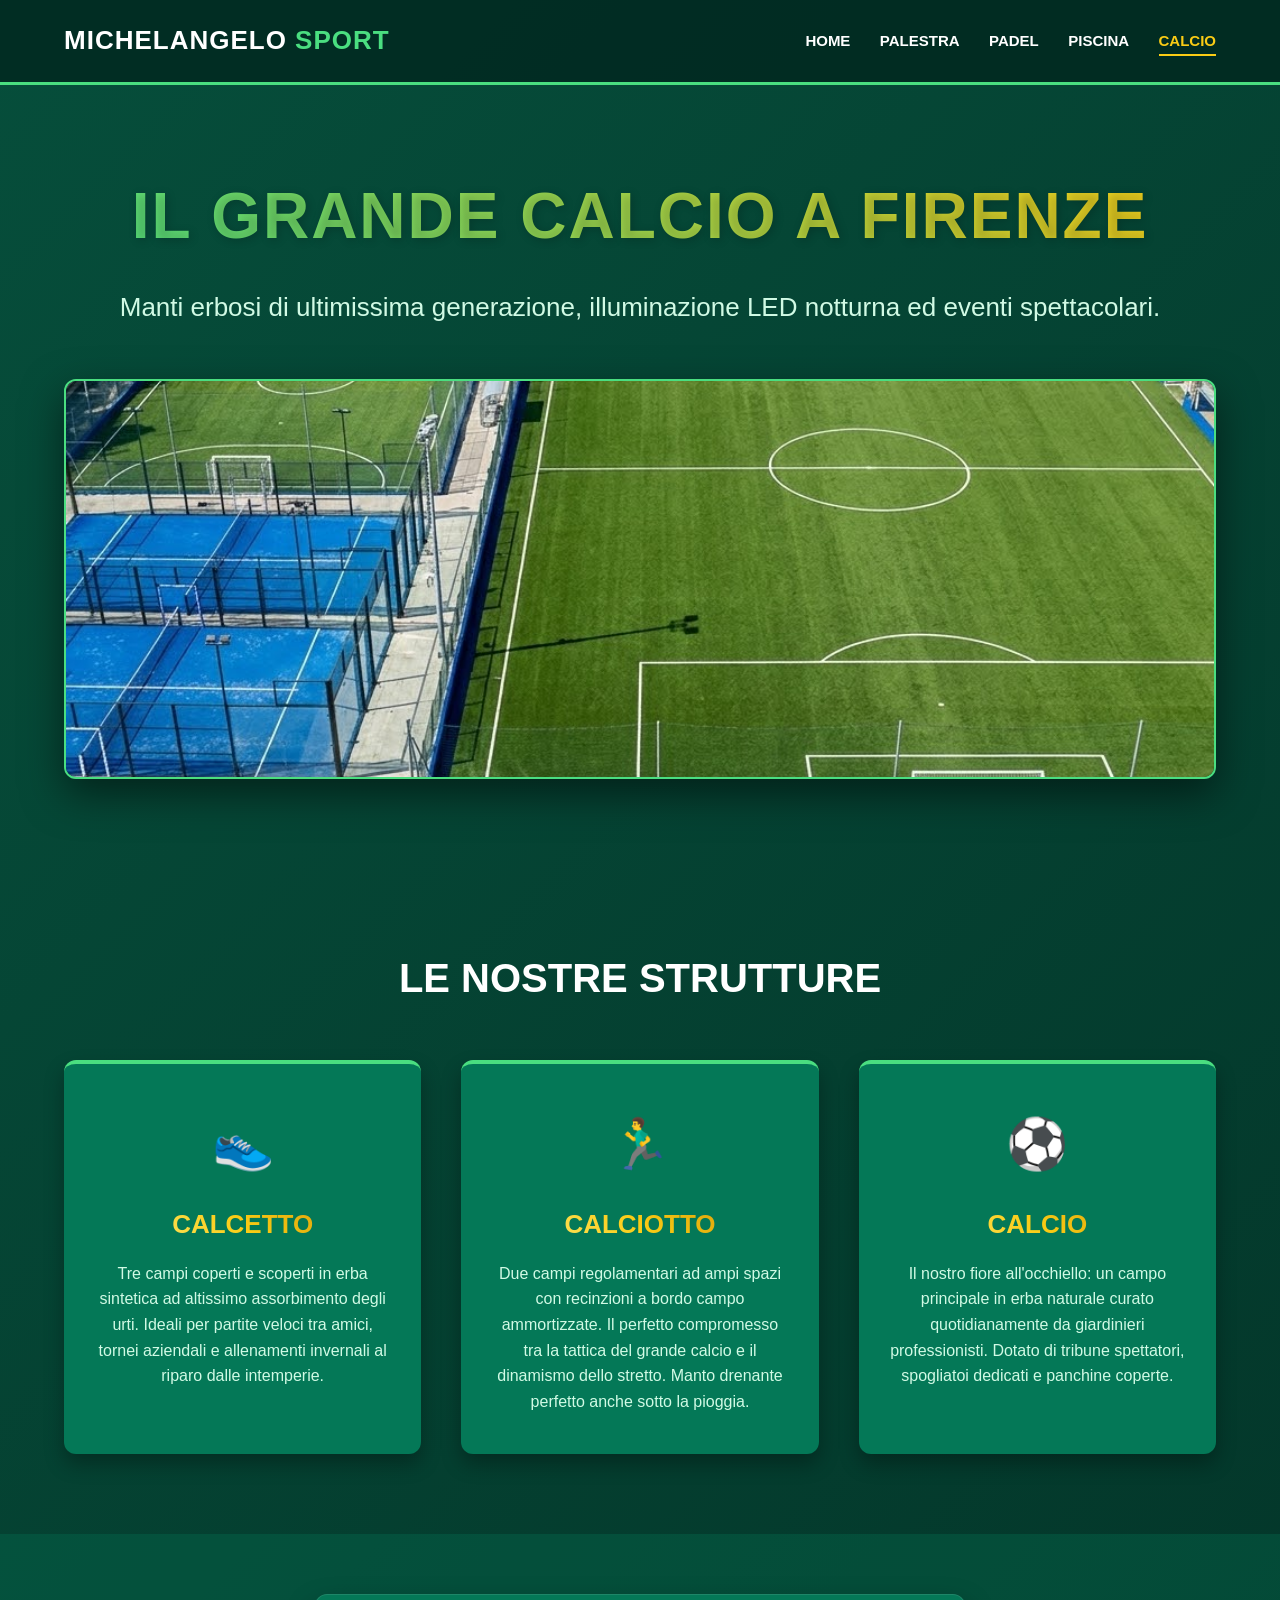
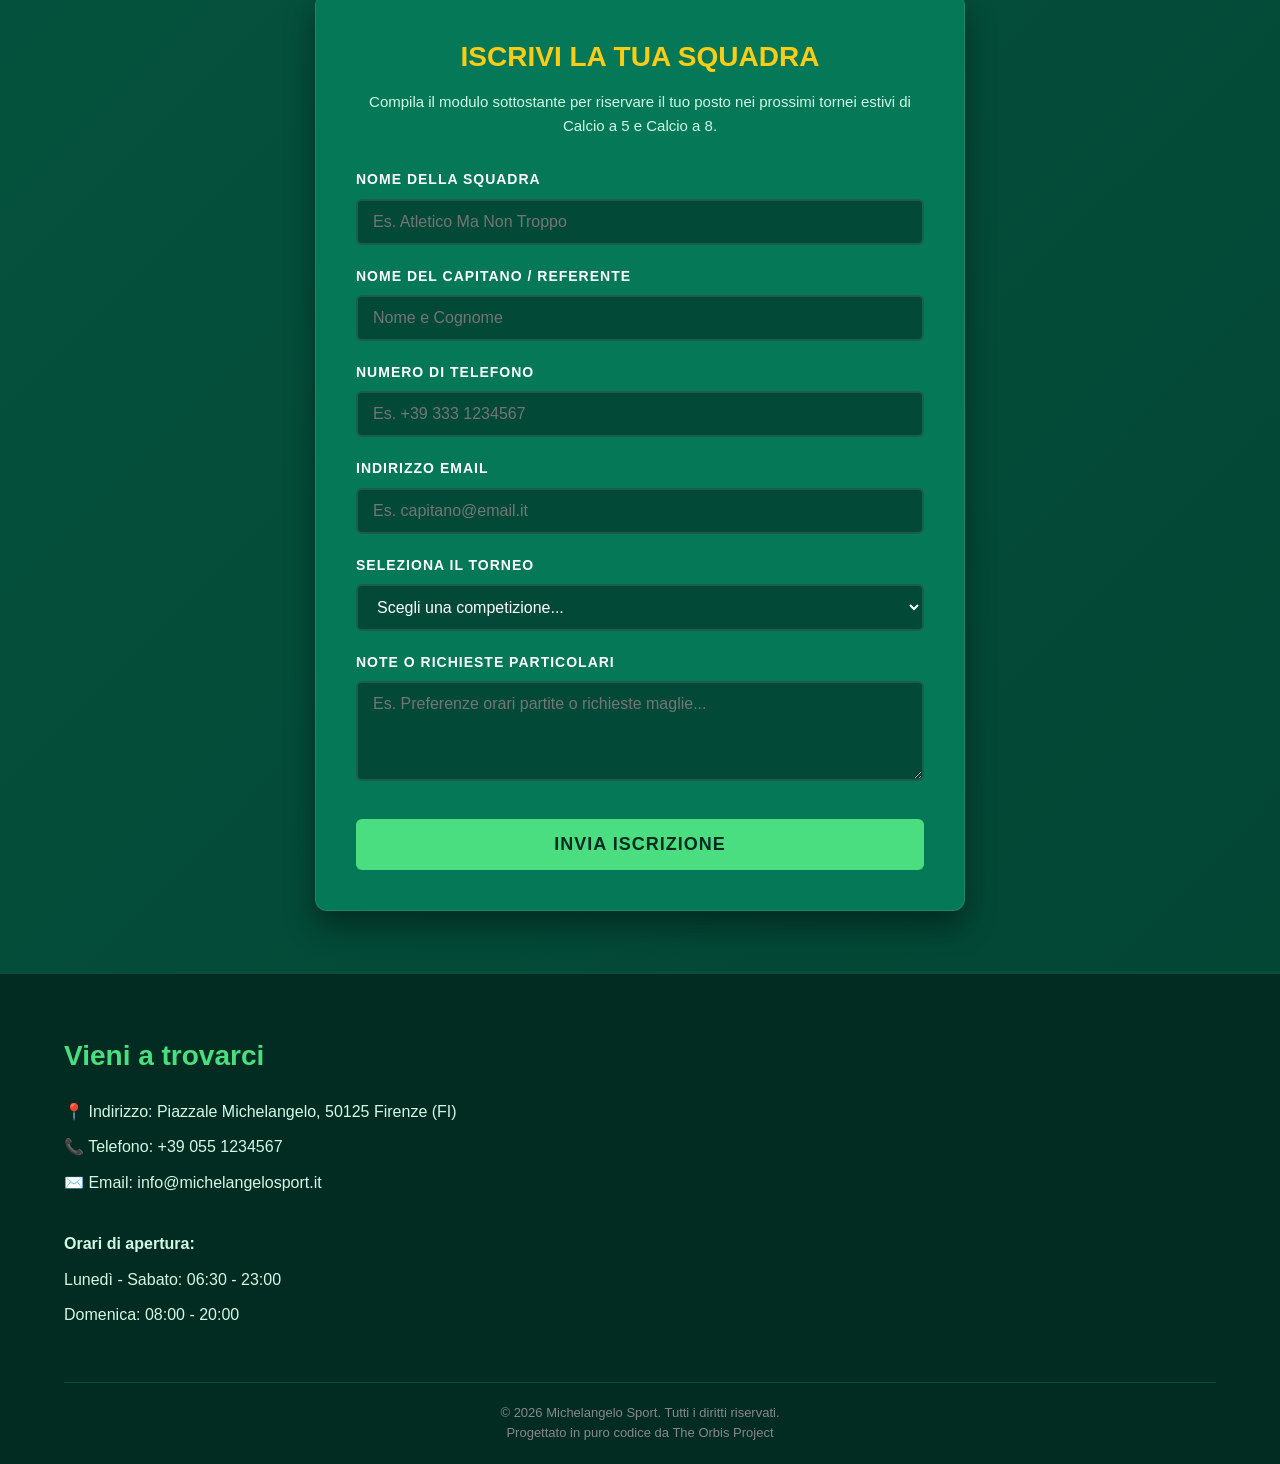
==== commit 18183617: "Orbis Bot: Patch AI - Modifica nella pagin" ====
--- a/calcio.html
+++ b/calcio.html
@@ -80,7 +80,13 @@
             text-align: center; box-shadow: 0 10px 20px rgba(0,0,0,0.3);
             border-top: 4px solid var(--primary-color);
         }
-        .field-card h3 { font-size: 26px; margin-bottom: 15px; color: white; }
+        .field-card h3 { 
+            font-size: 26px; 
+            margin-bottom: 15px; 
+            background: -webkit-linear-gradient(45deg, #fef08a, #facc15, #ca8a04);
+            -webkit-background-clip: text; 
+            -webkit-text-fill-color: transparent; 
+        }
         .field-card p { font-size: 16px; color: var(--text-muted); }
         .field-card .icon { font-size: 50px; margin-bottom: 20px; }
 
@@ -173,19 +179,19 @@
             
             <div class="field-card">
                 <div class="icon">👟</div>
-                <h3>Calcio a 5</h3>
+                <h3>CALCETTO</h3>
                 <p>Tre campi coperti e scoperti in erba sintetica ad altissimo assorbimento degli urti. Ideali per partite veloci tra amici, tornei aziendali e allenamenti invernali al riparo dalle intemperie.</p>
             </div>
 
             <div class="field-card">
                 <div class="icon">🏃‍♂️</div>
-                <h3>Calcio a 8</h3>
+                <h3>CALCIOTTO</h3>
                 <p>Due campi regolamentari ad ampi spazi con recinzioni a bordo campo ammortizzate. Il perfetto compromesso tra la tattica del grande calcio e il dinamismo dello stretto. Manto drenante perfetto anche sotto la pioggia.</p>
             </div>
 
             <div class="field-card">
                 <div class="icon">⚽</div>
-                <h3>Calcio a 11</h3>
+                <h3>CALCIO</h3>
                 <p>Il nostro fiore all'occhiello: un campo principale in erba naturale curato quotidianamente da giardinieri professionisti. Dotato di tribune spettatori, spogliatoi dedicati e panchine coperte.</p>
             </div>
 
@@ -260,4 +266,4 @@
     </footer>
 
 </body>
-</html>
+</html>
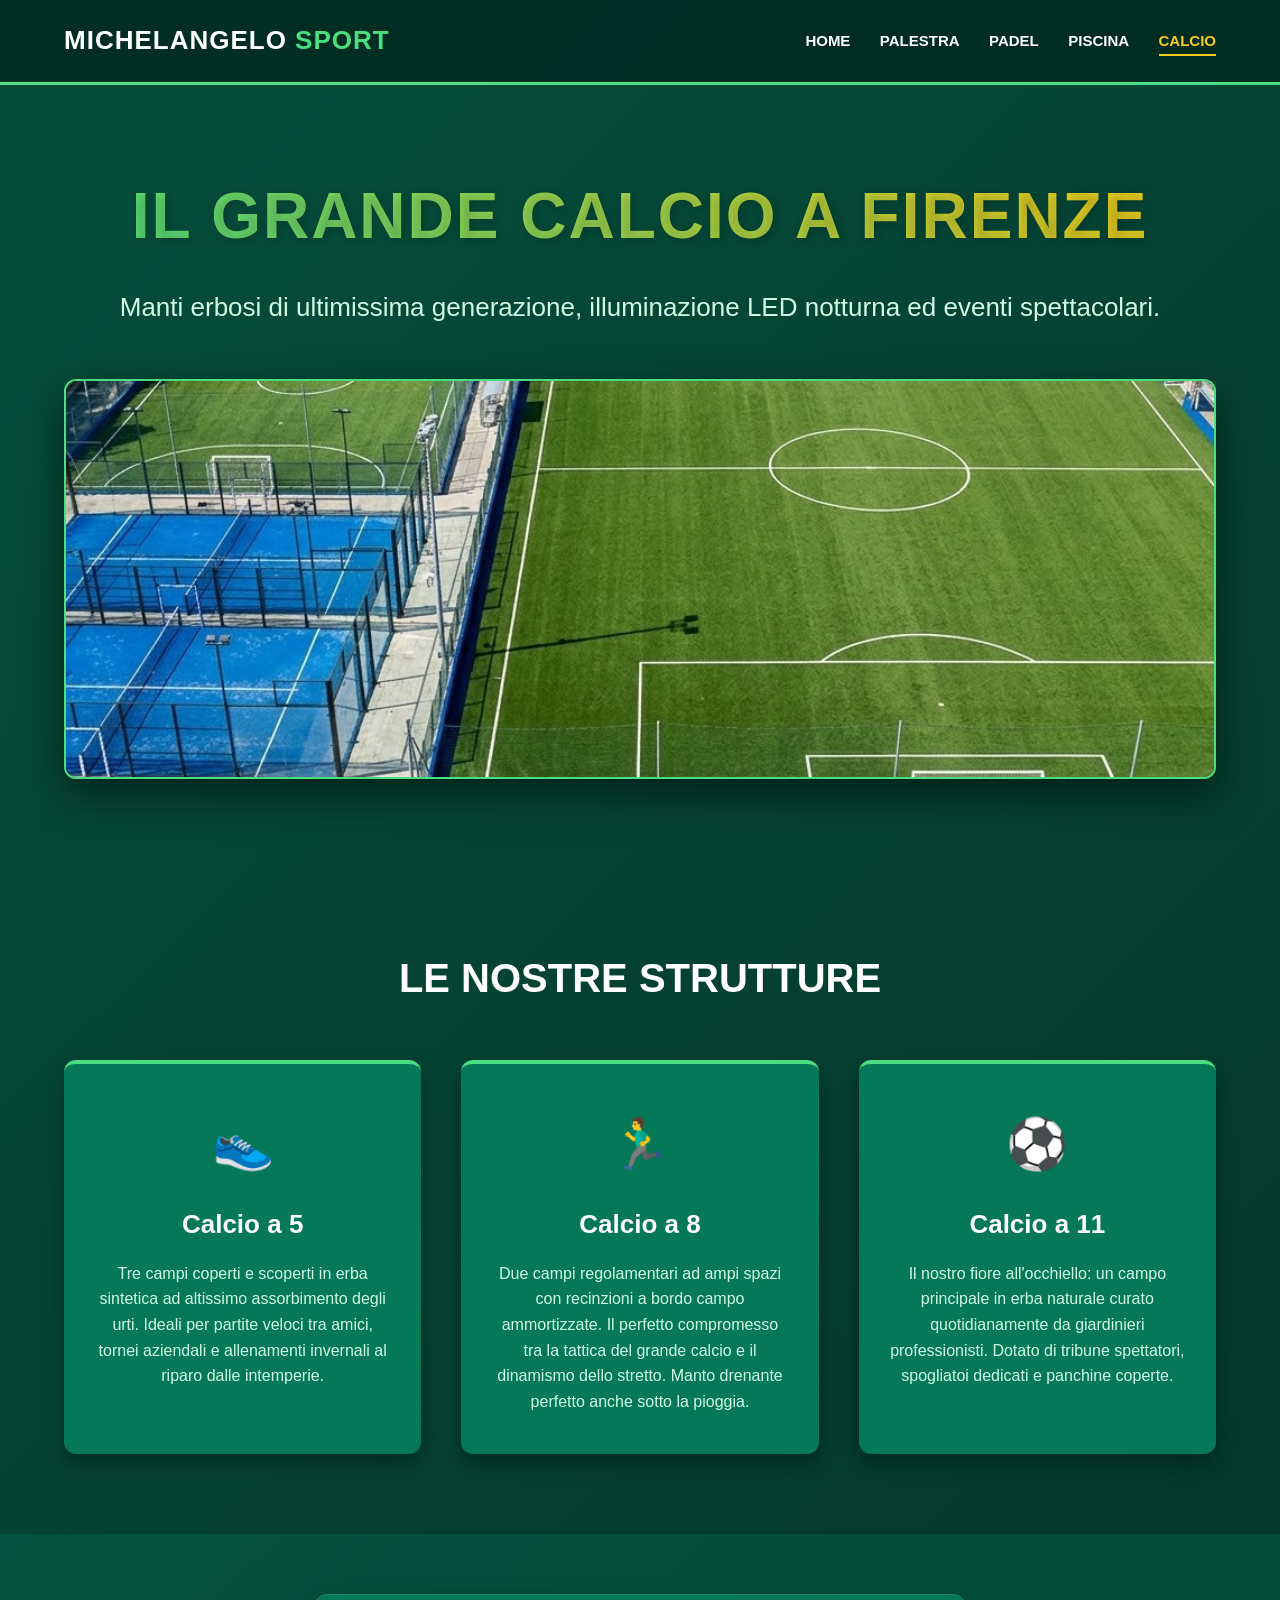
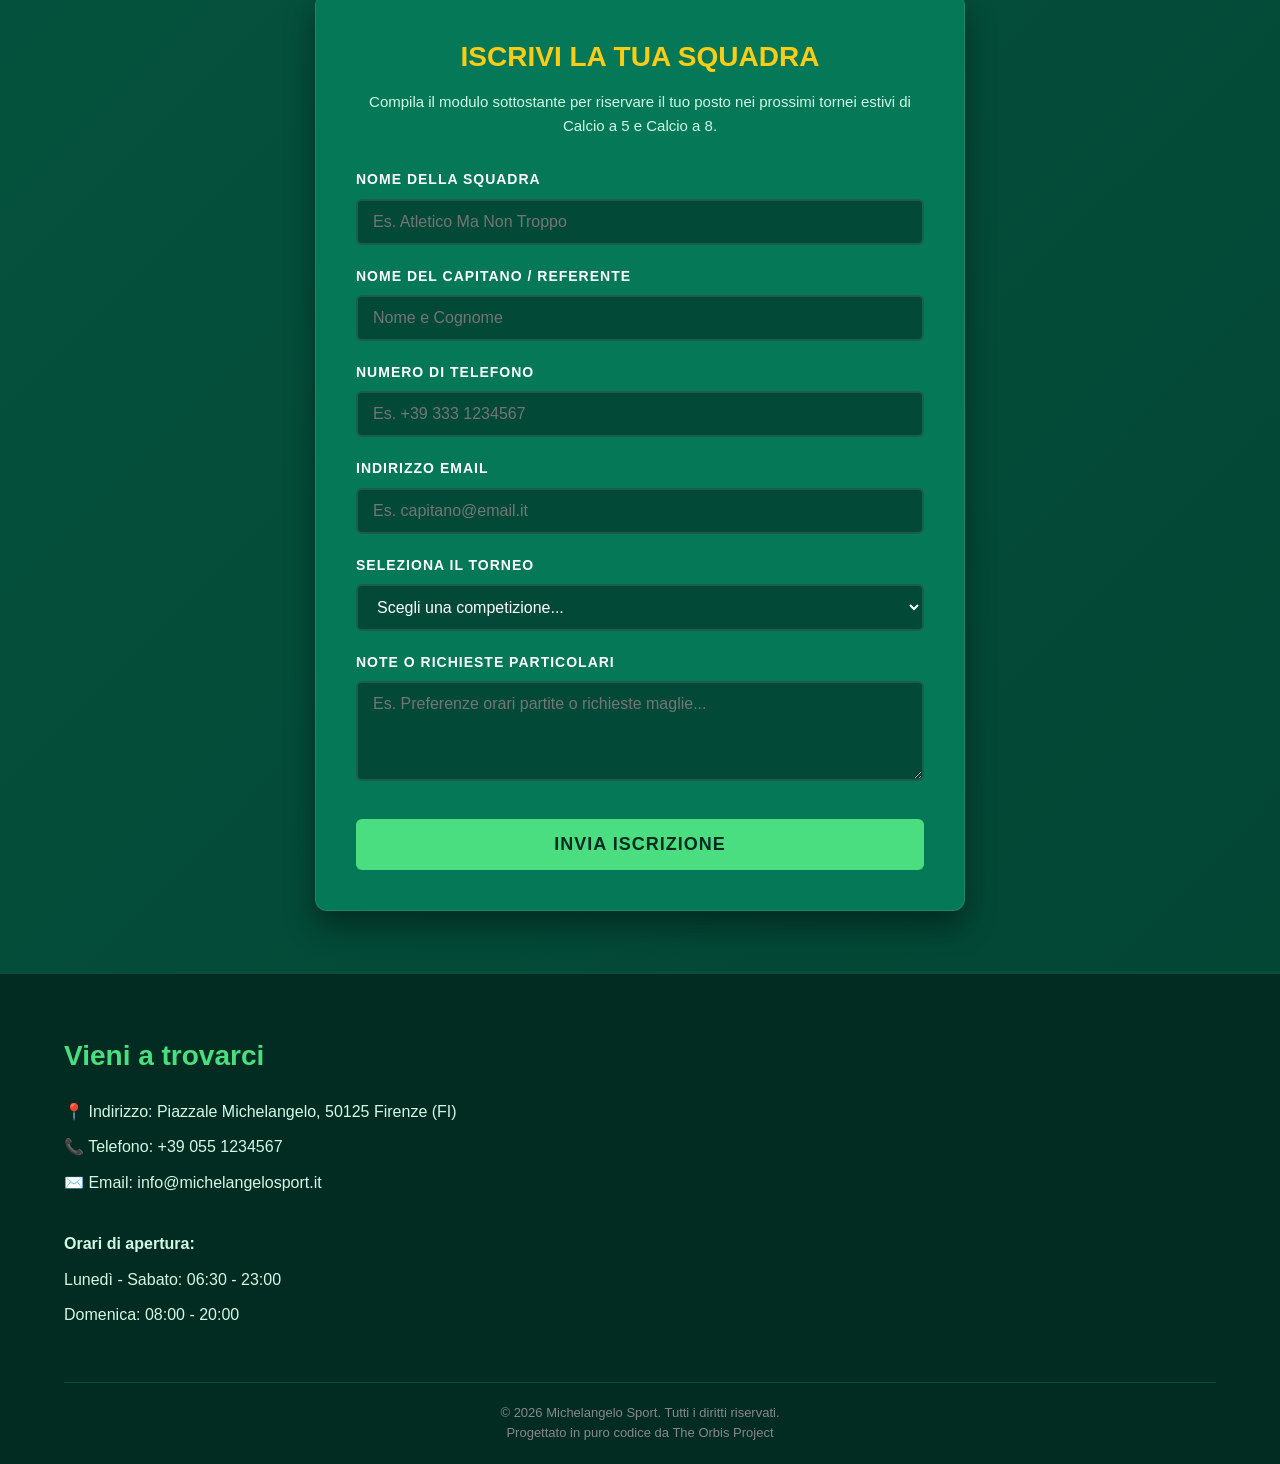
==== commit dd0094e7: "Orbis Bot: ROLLBACK MANUALE (Utente)" ====
--- a/calcio.html
+++ b/calcio.html
@@ -80,13 +80,7 @@
             text-align: center; box-shadow: 0 10px 20px rgba(0,0,0,0.3);
             border-top: 4px solid var(--primary-color);
         }
-        .field-card h3 { 
-            font-size: 26px; 
-            margin-bottom: 15px; 
-            background: -webkit-linear-gradient(45deg, #fef08a, #facc15, #ca8a04);
-            -webkit-background-clip: text; 
-            -webkit-text-fill-color: transparent; 
-        }
+        .field-card h3 { font-size: 26px; margin-bottom: 15px; color: white; }
         .field-card p { font-size: 16px; color: var(--text-muted); }
         .field-card .icon { font-size: 50px; margin-bottom: 20px; }
 
@@ -179,19 +173,19 @@
             
             <div class="field-card">
                 <div class="icon">👟</div>
-                <h3>CALCETTO</h3>
+                <h3>Calcio a 5</h3>
                 <p>Tre campi coperti e scoperti in erba sintetica ad altissimo assorbimento degli urti. Ideali per partite veloci tra amici, tornei aziendali e allenamenti invernali al riparo dalle intemperie.</p>
             </div>
 
             <div class="field-card">
                 <div class="icon">🏃‍♂️</div>
-                <h3>CALCIOTTO</h3>
+                <h3>Calcio a 8</h3>
                 <p>Due campi regolamentari ad ampi spazi con recinzioni a bordo campo ammortizzate. Il perfetto compromesso tra la tattica del grande calcio e il dinamismo dello stretto. Manto drenante perfetto anche sotto la pioggia.</p>
             </div>
 
             <div class="field-card">
                 <div class="icon">⚽</div>
-                <h3>CALCIO</h3>
+                <h3>Calcio a 11</h3>
                 <p>Il nostro fiore all'occhiello: un campo principale in erba naturale curato quotidianamente da giardinieri professionisti. Dotato di tribune spettatori, spogliatoi dedicati e panchine coperte.</p>
             </div>
 
@@ -266,4 +260,4 @@
     </footer>
 
 </body>
-</html>+</html>
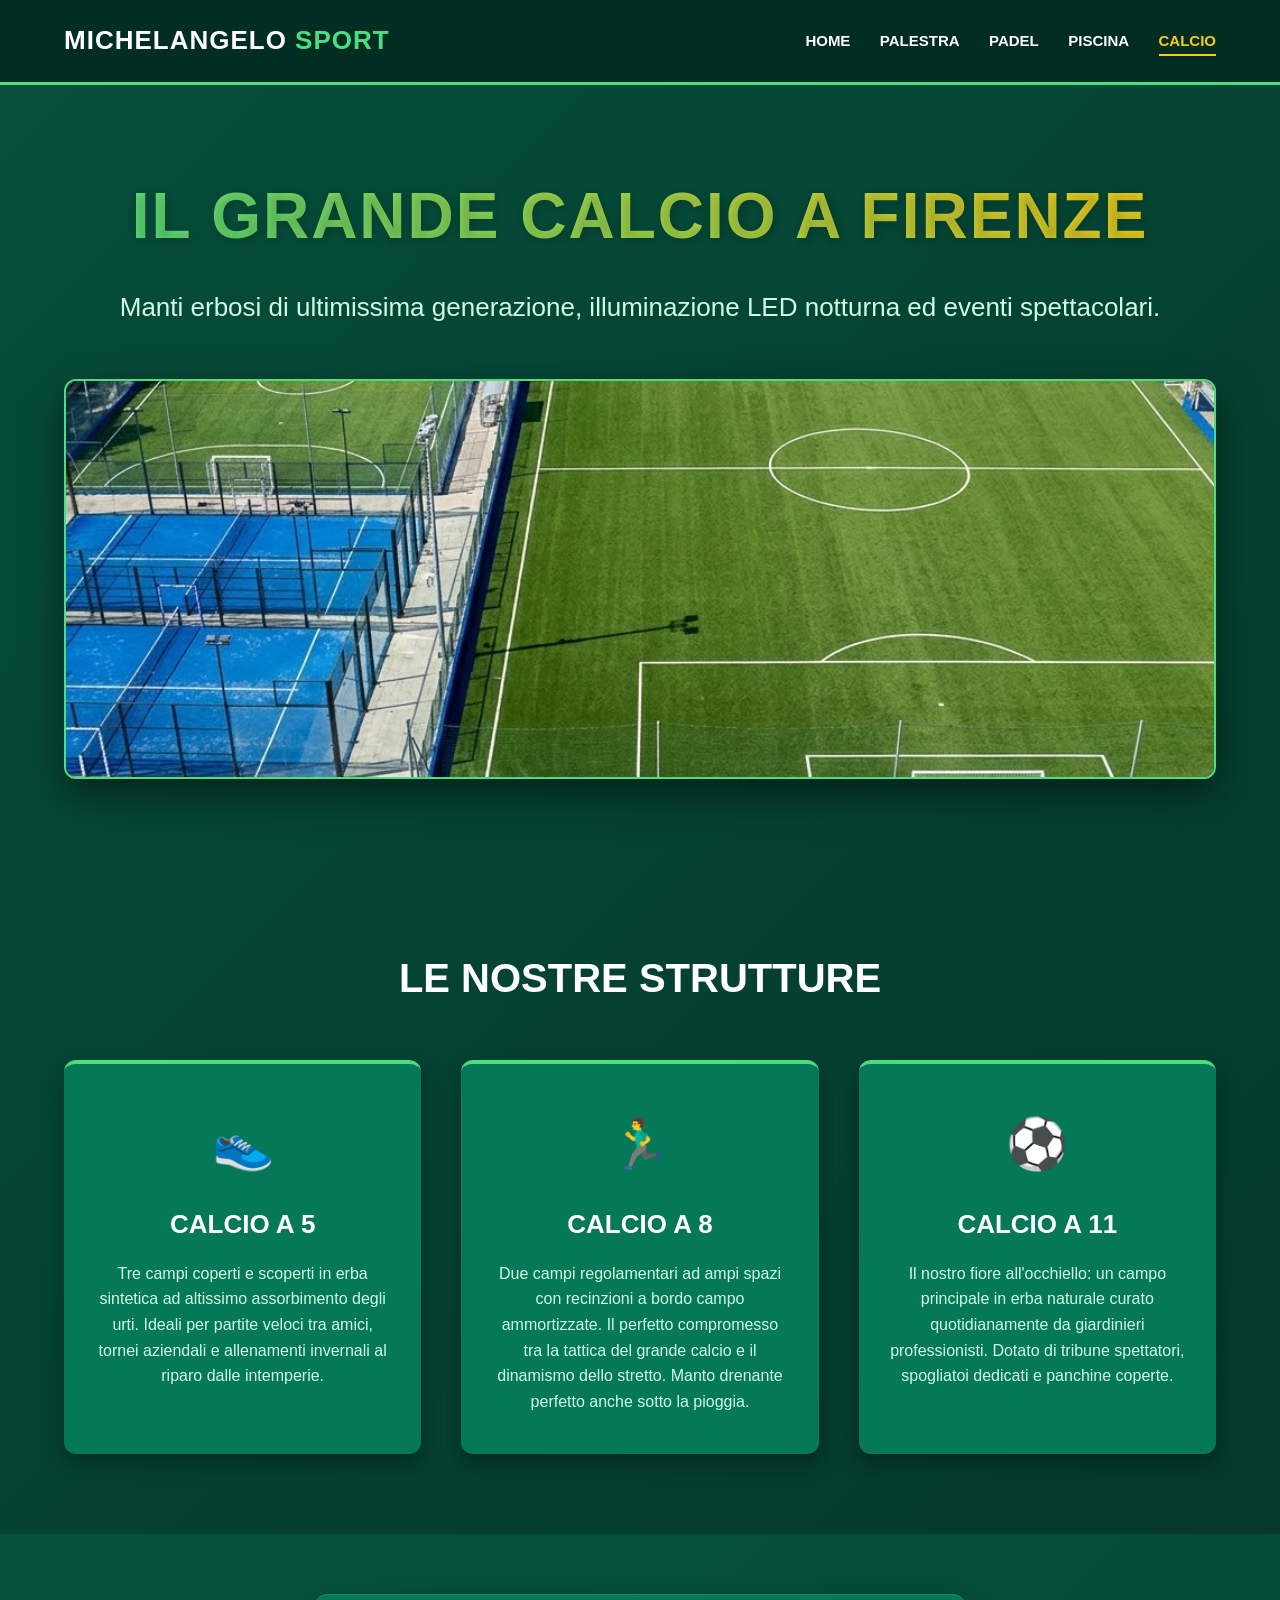
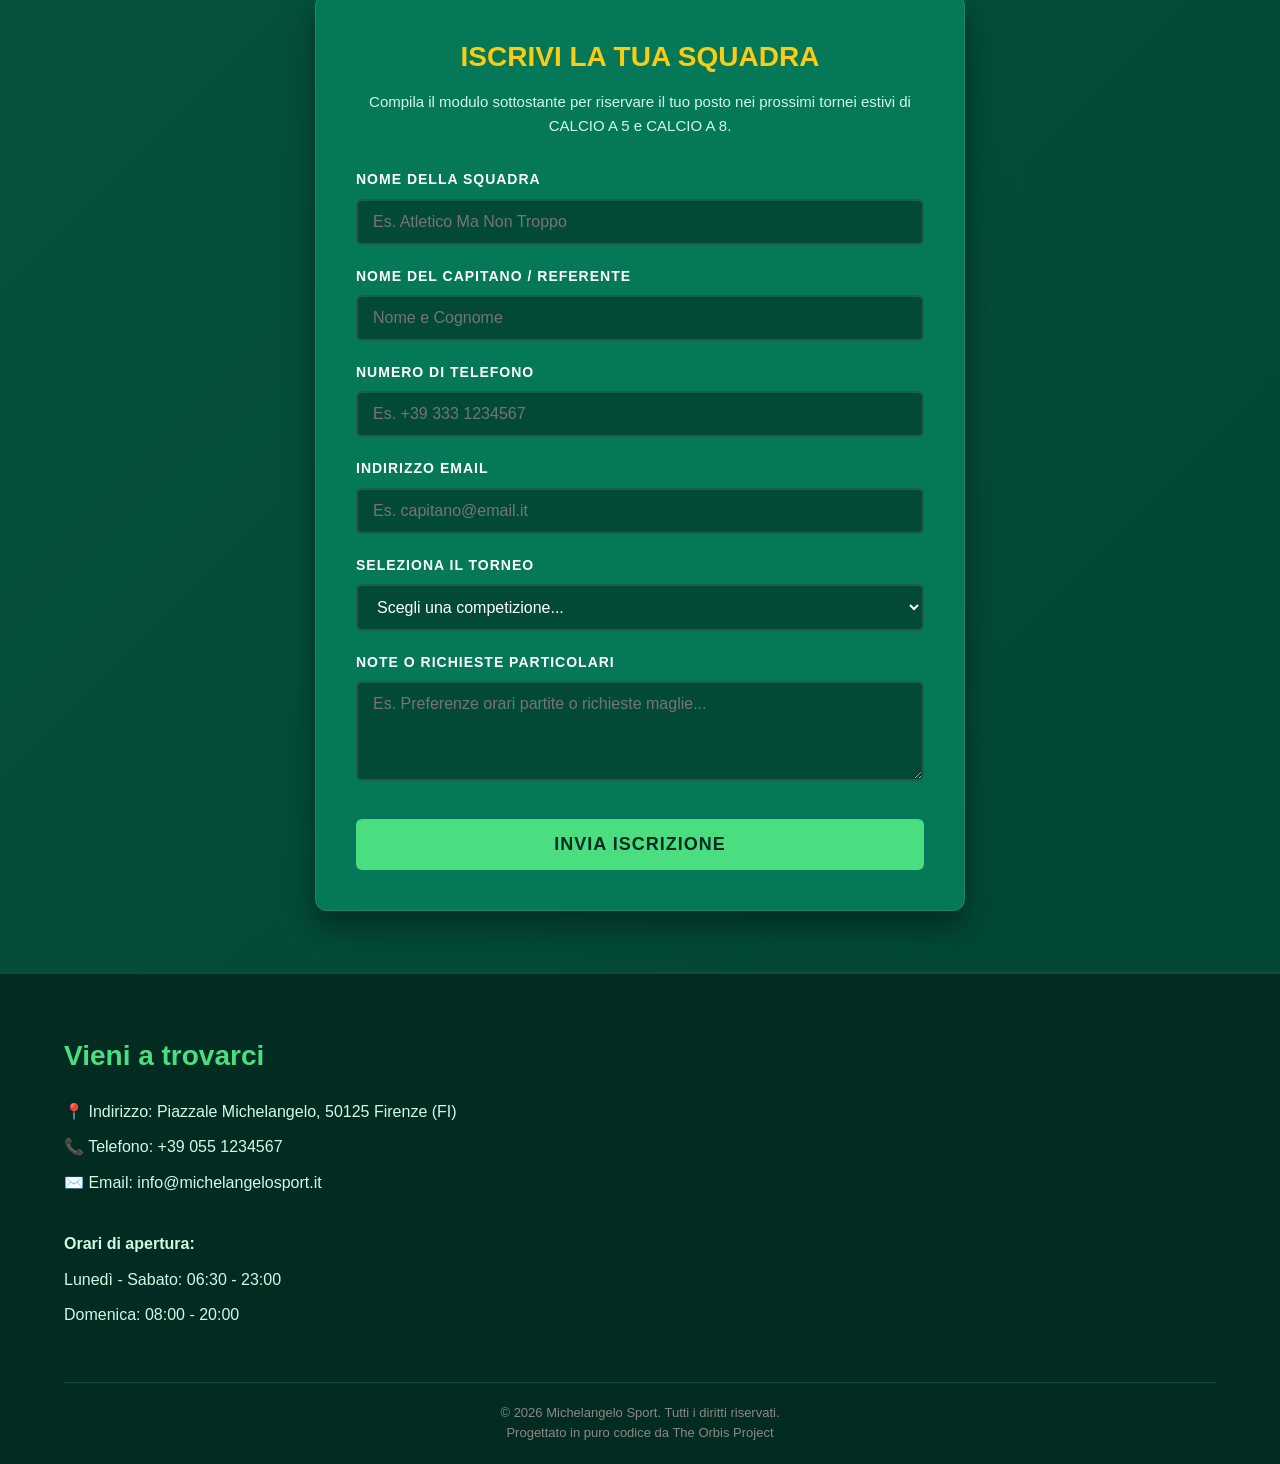
==== commit 0fc63093: "MiniApp Patch AI: Modifica scritte calcio a cinq" ====
--- a/calcio.html
+++ b/calcio.html
@@ -173,19 +173,19 @@
             
             <div class="field-card">
                 <div class="icon">👟</div>
-                <h3>Calcio a 5</h3>
+                <h3>CALCIO A 5</h3>
                 <p>Tre campi coperti e scoperti in erba sintetica ad altissimo assorbimento degli urti. Ideali per partite veloci tra amici, tornei aziendali e allenamenti invernali al riparo dalle intemperie.</p>
             </div>
 
             <div class="field-card">
                 <div class="icon">🏃‍♂️</div>
-                <h3>Calcio a 8</h3>
+                <h3>CALCIO A 8</h3>
                 <p>Due campi regolamentari ad ampi spazi con recinzioni a bordo campo ammortizzate. Il perfetto compromesso tra la tattica del grande calcio e il dinamismo dello stretto. Manto drenante perfetto anche sotto la pioggia.</p>
             </div>
 
             <div class="field-card">
                 <div class="icon">⚽</div>
-                <h3>Calcio a 11</h3>
+                <h3>CALCIO A 11</h3>
                 <p>Il nostro fiore all'occhiello: un campo principale in erba naturale curato quotidianamente da giardinieri professionisti. Dotato di tribune spettatori, spogliatoi dedicati e panchine coperte.</p>
             </div>
 
@@ -195,7 +195,7 @@
     <section class="tournament-section">
         <div class="form-container">
             <h3>Iscrivi la tua Squadra</h3>
-            <p>Compila il modulo sottostante per riservare il tuo posto nei prossimi tornei estivi di Calcio a 5 e Calcio a 8.</p>
+            <p>Compila il modulo sottostante per riservare il tuo posto nei prossimi tornei estivi di CALCIO A 5 e CALCIO A 8.</p>
             
             <form onsubmit="event.preventDefault(); alert('Iscrizione inviata con successo! (Simulazione Orbis Project)');">
                 <div class="form-group">
@@ -222,8 +222,8 @@
                     <label for="tournament-type">Seleziona il Torneo</label>
                     <select id="tournament-type" required>
                         <option value="" disabled selected>Scegli una competizione...</option>
-                        <option value="c5">Torneo Estivo Calcio a 5 (Inizio 15 Luglio)</option>
-                        <option value="c8">Campionato Apertura Calcio a 8 (Inizio 20 Luglio)</option>
+                        <option value="c5">Torneo Estivo CALCIO A 5 (Inizio 15 Luglio)</option>
+                        <option value="c8">Campionato Apertura CALCIO A 8 (Inizio 20 Luglio)</option>
                     </select>
                 </div>
 
